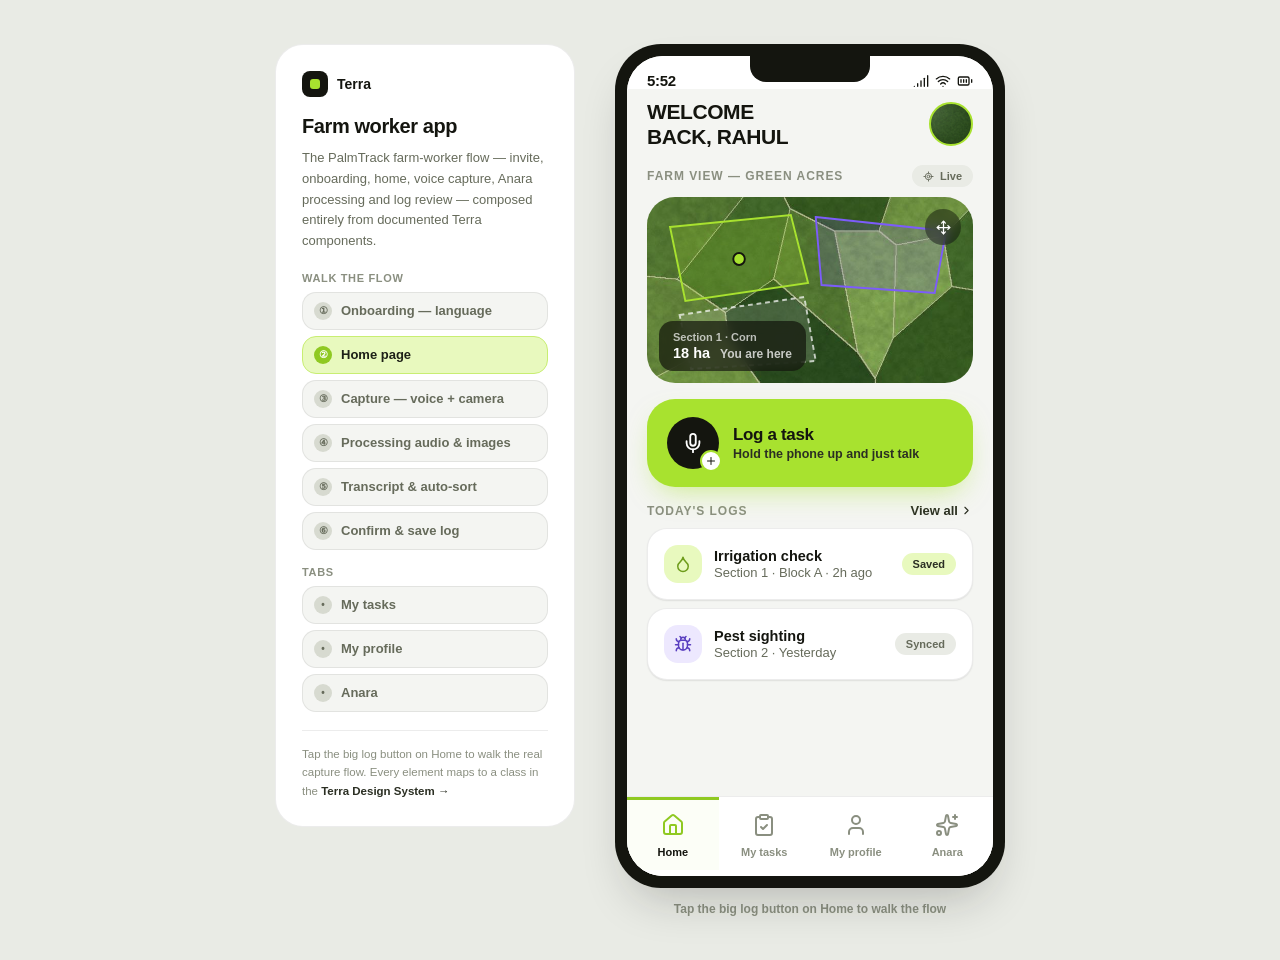
==== farm-app.html @ 0495d7b0 "Restore Terra and the farm app from the published artifacts The container was reclaimed and the repo" ====
<!DOCTYPE html>
<html lang="en">
<head>
<meta charset="UTF-8">
<title>PalmTrack Farm App</title>
<meta name="viewport" content="width=device-width, initial-scale=1.0">
<meta name="description" content="The PalmTrack farm-worker app — onboarding, home, voice capture, Anara processing and log review — built entirely from the Terra design system.">
<link rel="stylesheet" href="design-system/tokens.css">
<link rel="stylesheet" href="design-system/textures.css">
<link rel="stylesheet" href="design-system/components.css">
<style>
  *,*::before,*::after{ box-sizing:border-box; }
  body{ margin:0; background:var(--bg-app); font-family:var(--font-sans); min-height:100vh; }

  /* @preview-shell-start — desktop preview chrome; build-mobile.js drops this */
  .stage{ display:flex; gap:40px; align-items:flex-start; max-width:1180px; margin:0 auto; padding:44px 24px; flex-wrap:wrap; justify-content:center; }

  /* ---- side panel (documentation rail, not part of the product) ---- */
  .panel{ width:300px; flex-shrink:0; background:var(--surface); border:1px solid var(--border-subtle); border-radius:var(--radius-xl); padding:26px; position:sticky; top:44px; }
  .panel .brand-row{ display:flex; align-items:center; gap:9px; margin-bottom:18px; }
  .panel .mark{ width:26px; height:26px; border-radius:8px; background:var(--ink-900); display:flex; align-items:center; justify-content:center; }
  .panel .mark span{ width:10px; height:10px; border-radius:3px; background:var(--accent); display:block; }
  .panel .brand-name{ font-weight:700; font-size:14px; }
  .panel h1{ font-size:20px; font-weight:700; letter-spacing:var(--tracking-tight); margin:0 0 10px; }
  .panel p.desc{ font-size:13px; color:var(--text-secondary); line-height:1.6; margin:0 0 20px; }
  .panel .group-label{ font-size:11px; font-weight:700; letter-spacing:.06em; text-transform:uppercase; color:var(--text-tertiary); margin:16px 0 8px; }
  .jump-btn{
    display:flex; align-items:center; gap:9px; width:100%; text-align:left; font-family:inherit;
    background:var(--surface-sunken); border:1px solid var(--border-subtle); border-radius:var(--radius-md);
    padding:9px 11px; font-size:13px; font-weight:700; color:var(--text-secondary); cursor:pointer; margin-bottom:6px;
    transition:background .12s, border-color .12s;
  }
  .jump-btn:hover{ border-color:var(--border-default); }
  .jump-btn.is-current{ background:var(--lime-100); border-color:var(--lime-300); color:var(--ink-800); }
  .jump-btn .num{ min-width:18px; height:18px; border-radius:50%; background:var(--neutral-200); color:var(--text-secondary); font-size:10px; font-weight:700; display:flex; align-items:center; justify-content:center; flex-shrink:0; }
  .jump-btn.is-current .num{ background:var(--accent-strong); color:var(--neutral-000); }
  .panel .foot-hint{ margin-top:18px; padding-top:14px; border-top:1px solid var(--border-subtle); font-size:11.5px; color:var(--text-tertiary); line-height:1.6; }
  .panel .foot-hint a{ color:var(--text-link); font-weight:700; text-decoration:none; }

  /* ---- phone frame ---- */
  .phone-wrap{ display:flex; flex-direction:column; align-items:center; gap:14px; }
  .phone-frame{ width:390px; height:844px; background:var(--ink-900); border-radius:46px; padding:12px; box-shadow:var(--shadow-lg); position:relative; }
  .phone-frame::before{ content:''; position:absolute; top:12px; left:50%; transform:translateX(-50%); width:120px; height:26px; background:var(--ink-900); border-radius:0 0 16px 16px; z-index:30; }
  .phone-screen{ width:100%; height:100%; background:var(--surface); border-radius:36px; overflow:hidden; position:relative; }
  .phone-caption{ font-size:12px; color:var(--text-tertiary); font-weight:600; }
  @media (max-width:900px){
    .panel{ position:static; width:100%; max-width:390px; }
    .phone-frame{ transform-origin:top center; }
  }
  /* @preview-shell-end */

  .screen{ position:absolute; inset:0; display:flex; flex-direction:column; background:var(--surface); opacity:0; pointer-events:none; }
  .screen.is-active{ opacity:1; pointer-events:auto; animation:terra-slide-in .26s var(--ease-standard); }
  @keyframes terra-slide-in{ from{ opacity:0; transform:translateX(20px); } to{ opacity:1; transform:translateX(0); } }

  .px{ padding-left:20px; padding-right:20px; }
  .scroll-body{ flex:1; overflow-y:auto; display:flex; flex-direction:column; gap:16px; }
  .scroll-body > *{ flex-shrink:0; }
  .sb-pad{ padding-top:16px; }

  /* ---- Onboarding ---- */
  #screen-onboarding .scroll-body{ background:var(--bg-canvas); padding-top:8px; padding-bottom:20px; }
  .ob-hero{ height:150px; border-radius:var(--radius-xl); background-image:var(--tex-corn-field); background-size:cover; background-position:center; position:relative; overflow:hidden; display:flex; align-items:flex-end; padding:16px; }
  .ob-hero::before{ content:''; position:absolute; inset:0; background:linear-gradient(180deg, rgba(10,14,6,.05), rgba(8,12,5,.62)); }
  .ob-hero .chip{ position:relative; z-index:1; }
  .ob-invite{ display:flex; align-items:center; gap:10px; background:var(--lime-50); border:1px solid var(--lime-300); border-radius:var(--radius-md); padding:11px 13px; font-size:12.5px; color:var(--ink-700); line-height:1.45; }
  .ob-invite svg{ color:var(--lime-700); flex-shrink:0; }
  .lang-list{ display:flex; flex-direction:column; gap:8px; }
  .lang-opt{
    display:flex; align-items:center; gap:12px; width:100%; font-family:inherit; cursor:pointer; text-align:left;
    background:var(--surface); border:1.5px solid var(--border-default); border-radius:var(--radius-md); padding:13px 15px;
    transition:border-color var(--duration-fast), background var(--duration-fast);
  }
  .lang-opt .lang-native{ font-size:15px; font-weight:700; color:var(--text-primary); }
  .lang-opt .lang-en{ font-size:12px; color:var(--text-secondary); margin-top:1px; }
  .lang-opt .lang-tick{ margin-left:auto; color:var(--accent-strong); opacity:0; flex-shrink:0; }
  .lang-opt.is-selected{ border-color:var(--accent); background:var(--lime-50); }
  .lang-opt.is-selected .lang-tick{ opacity:1; }
  .screen-footer{ flex-shrink:0; background:var(--surface); border-top:1px solid var(--border-subtle); padding:12px 20px; }

  /* ---- Home ---- */
  #screen-home .scroll-body{ background:var(--bg-canvas); padding-top:6px; padding-bottom:20px; }
  .farm-view{ position:relative; border-radius:var(--radius-xl); overflow:hidden; background-image:var(--tex-aerial-plots); background-size:cover; background-position:center; height:186px; }
  .farm-view .fv-overlay{ position:absolute; inset:0; width:100%; height:100%; }
  .farm-view .tag-float{ position:absolute; left:12px; bottom:12px; }
  .farm-view .fv-expand{ position:absolute; right:12px; top:12px; }
  .section-head{ display:flex; align-items:center; justify-content:space-between; }

  /* Big log task button — a voice button with a plus, per the flow map */
  .log-hot-btn{
    position:relative; width:100%; border:none; cursor:pointer; font-family:inherit;
    background:var(--accent); color:var(--text-on-lime); border-radius:var(--radius-xl);
    padding:18px 20px; display:flex; align-items:center; gap:14px; text-align:left;
    box-shadow:var(--shadow-lime); transition:transform var(--duration-fast) var(--ease-standard), background var(--duration-fast);
  }
  .log-hot-btn:active{ transform:scale(.985); }
  .log-hot-btn:hover{ background:var(--accent-strong); }
  .log-hot-btn .hot-mic{ width:52px; height:52px; border-radius:50%; background:var(--ink-900); color:var(--neutral-000); display:flex; align-items:center; justify-content:center; font-size:22px; flex-shrink:0; position:relative; }
  .log-hot-btn .hot-plus{ position:absolute; right:-3px; bottom:-3px; width:22px; height:22px; border-radius:50%; background:var(--neutral-000); color:var(--ink-900); border:2px solid var(--accent); display:flex; align-items:center; justify-content:center; font-size:12px; }
  .log-hot-btn .hot-title{ font-size:17px; font-weight:700; letter-spacing:var(--tracking-tight); }
  .log-hot-btn .hot-sub{ font-size:12.5px; font-weight:600; color:var(--ink-700); margin-top:2px; }

  /* ---- Capture ---- */
  #screen-capture{ background:var(--ink-900); }
  .cap-stage{ flex:1; display:flex; flex-direction:column; min-height:0; }
  .cap-view{ position:relative; flex:1; min-height:0; background-image:var(--tex-crop-closeup); background-size:cover; background-position:center; }
  .cap-topbar{ position:absolute; top:0; left:0; right:0; z-index:3; display:flex; align-items:center; justify-content:space-between; padding:14px 16px; }
  .cap-topbar .ct-title{ font-size:13px; font-weight:700; color:var(--neutral-000); background:rgba(0,0,0,.42); backdrop-filter:blur(6px); padding:6px 12px; border-radius:var(--radius-full); }
  .cap-shot-preview{ position:absolute; left:50%; bottom:52px; transform:translateX(-50%); width:132px; height:78px; border-radius:var(--radius-sm); border:2px solid rgba(255,255,255,.85); background-image:var(--tex-crop-closeup); background-size:cover; background-position:30% 60%; box-shadow:var(--shadow-md); opacity:0; transition:opacity var(--duration-base); }
  .cap-shot-preview.is-visible{ opacity:1; }
  .lens-toggle{ position:absolute; left:50%; bottom:12px; transform:translateX(-50%); z-index:3; background:rgba(0,0,0,.45); backdrop-filter:blur(6px); }
  .lens-toggle .pill-opt{ color:rgba(255,255,255,.72); white-space:nowrap; padding:8px 15px; }
  .lens-toggle .pill-opt.is-active{ background:var(--accent); color:var(--text-on-lime); }

  /* The record card is the .record-hero component, docked to the bottom of capture */
  .cap-record{ flex-shrink:0; padding:10px 12px 22px; }
  .cap-record .record-hero{ gap:9px; padding:16px var(--space-5) 14px; }
  .cap-record .rh-wave{ height:44px; }
  .rh-controls .ctl{ display:flex; flex-direction:column; align-items:center; gap:5px; }
  .rh-controls .ctl-label{ font-size:10.5px; font-weight:700; color:var(--ink-600); }
  .stop-square{ width:22px; height:22px; border-radius:5px; background:var(--neutral-000); }

  /* ---- Processing ---- */
  #screen-processing{ background:var(--bg-canvas); }
  .proc-wrap{ flex:1; display:flex; flex-direction:column; align-items:center; justify-content:center; gap:18px; padding:0 32px; text-align:center; }
  .proc-ring{ width:88px; height:88px; border-radius:50%; background:var(--lime-100); display:flex; align-items:center; justify-content:center; color:var(--lime-700); font-size:34px; position:relative; }
  .proc-ring::after{ content:''; position:absolute; inset:-6px; border-radius:50%; border:2.5px solid var(--accent); border-top-color:transparent; border-left-color:transparent; animation:terra-spin 1s linear infinite; }
  @keyframes terra-spin{ to{ transform:rotate(360deg); } }
  .proc-steps{ width:100%; display:flex; flex-direction:column; gap:8px; margin-top:6px; }
  .proc-step{ display:flex; align-items:center; gap:10px; background:var(--surface); border:1px solid var(--border-subtle); border-radius:var(--radius-md); padding:11px 14px; font-size:13px; font-weight:600; color:var(--text-tertiary); text-align:left; transition:color var(--duration-base), border-color var(--duration-base); }
  .proc-step .ps-dot{ width:18px; height:18px; border-radius:50%; background:var(--neutral-150); color:var(--neutral-000); display:flex; align-items:center; justify-content:center; font-size:10px; flex-shrink:0; transition:background var(--duration-base); }
  .proc-step.is-done{ color:var(--text-primary); border-color:var(--lime-300); }
  .proc-step.is-done .ps-dot{ background:var(--accent-strong); }

  /* ---- Review ---- */
  #screen-review .scroll-body{ background:var(--bg-canvas); padding-top:6px; padding-bottom:20px; }
  .rev-topbar{ display:flex; align-items:center; gap:12px; padding:6px 20px 12px; flex-shrink:0; }
  .rev-topbar .rt-title{ flex:1; font-size:16px; font-weight:700; }
  .transcript-head{ display:flex; align-items:center; gap:12px; margin-bottom:12px; }
  .voice-mini-wave{ display:flex; align-items:center; gap:2.5px; height:26px; flex:1; }
  .voice-mini-wave .b{ width:2.5px; border-radius:2px; background:var(--neutral-300); }
  .voice-mini-wave .b.hi{ background:var(--lime-600); }
  .transcript-block{ background:var(--surface-sunken); border-radius:var(--radius-md); padding:13px; }
  .transcript-block blockquote{ font-size:13.5px; color:var(--ink-700); line-height:1.6; font-style:italic; margin:6px 0 0; }
  .photos-row{ display:flex; align-items:center; gap:8px; margin-top:12px; }
  .thumb-add{ width:60px; height:60px; border-radius:var(--radius-md); flex-shrink:0; background:var(--surface-sunken); border:1.5px dashed var(--border-default); color:var(--text-secondary); display:flex; align-items:center; justify-content:center; font-size:18px; cursor:pointer; font-family:inherit; }
  .thumb-add:hover{ border-color:var(--accent); color:var(--lime-700); }
  .sorted-row{ display:flex; align-items:center; gap:12px; padding:13px 0; border-bottom:1px solid var(--border-subtle); }
  .sorted-row:last-child{ border-bottom:none; }
  .sorted-thumb{ width:46px; height:46px; border-radius:var(--radius-md); flex-shrink:0; background-size:cover; background-position:center; position:relative; overflow:hidden; }
  .sorted-thumb .pin{ position:absolute; top:50%; left:50%; transform:translate(-50%,-58%); color:var(--red-500); font-size:17px; filter:drop-shadow(0 1px 2px rgba(0,0,0,.35)); }
  .sorted-tile{ width:46px; height:46px; border-radius:var(--radius-md); flex-shrink:0; background:var(--lime-100); color:var(--lime-700); display:flex; align-items:center; justify-content:center; font-size:19px; }
  .anara-note{ display:flex; align-items:center; gap:8px; font-size:11.5px; color:var(--text-tertiary); margin-top:2px; }
  .anara-note svg{ color:var(--lime-600); }

  /* ---- Saved ---- */
  #screen-saved .scroll-body{ background:var(--surface); padding-top:10px; padding-bottom:24px; }
  .routed-list{ background:var(--surface-sunken); border-radius:var(--radius-lg); padding:2px 14px; margin-top:20px; }
  .routed-list .list-row{ padding:14px 0; border-bottom:1px solid var(--border-subtle); }
  .routed-list .list-row:last-child{ border-bottom:none; }
  .saved-btns{ margin-top:auto; display:flex; flex-direction:column; gap:6px; padding-top:20px; }

  /* ---- Tasks / Profile / Anara ---- */
  #screen-tasks .scroll-body,
  #screen-profile .scroll-body,
  #screen-anara .scroll-body{ background:var(--bg-canvas); padding-top:6px; padding-bottom:20px; }
  .task-row{ display:flex; align-items:flex-start; gap:12px; }
  .task-row .tr-info{ flex:1; min-width:0; }
  .task-row .tr-title{ font-size:14px; font-weight:700; color:var(--text-primary); }
  .task-row .tr-meta{ font-size:12px; color:var(--text-secondary); margin-top:3px; }
  .profile-hero{ display:flex; align-items:center; gap:14px; }
  .profile-hero .ph-name{ font-size:19px; font-weight:700; letter-spacing:var(--tracking-tight); }
  .profile-hero .ph-role{ font-size:12.5px; color:var(--text-secondary); margin-top:2px; }
  .stat-grid{ display:grid; grid-template-columns:repeat(3,1fr); gap:8px; }
  .stat-cell{ background:var(--surface-sunken); border-radius:var(--radius-md); padding:13px 10px; text-align:center; }
  .stat-cell .sc-val{ font-size:21px; font-weight:700; letter-spacing:var(--tracking-tight); }
  .stat-cell .sc-label{ font-size:10.5px; font-weight:700; color:var(--text-tertiary); text-transform:uppercase; letter-spacing:.04em; margin-top:3px; }
  .anara-hero{ position:relative; border-radius:var(--radius-xl); overflow:hidden; padding:22px 20px; background:linear-gradient(165deg, var(--lime-50) 0%, var(--lime-300) 100%); }
  .anara-hero::after{ content:''; position:absolute; inset:0; opacity:.28; pointer-events:none; background-image:var(--tex-topo); background-size:cover; background-position:20% 30%; }
  .anara-hero > *{ position:relative; z-index:1; }
  .anara-hero .ah-title{ font-size:22px; font-weight:700; letter-spacing:var(--tracking-tight); margin-top:12px; }
  .anara-hero .ah-sub{ font-size:13px; color:var(--ink-600); line-height:1.55; margin-top:6px; }
  .cap-list .list-row{ padding:13px 0; border-bottom:1px solid var(--border-subtle); }
  .cap-list .list-row:last-child{ border-bottom:none; }

  /* Tab bar sits on the surface, above the home indicator */
  .tabbar{ flex-shrink:0; background:var(--surface); border-top:1px solid var(--border-subtle); padding-bottom:6px; }

</style>
</head>

<body class="terra">

<div class="stage">
  <div class="panel">
    <div class="brand-row"><div class="mark"><span></span></div><div class="brand-name">Terra</div></div>
    <h1>Farm worker app</h1>
    <p class="desc">The PalmTrack farm-worker flow — invite, onboarding, home, voice capture, Anara processing and log review — composed entirely from documented Terra components.</p>

    <div class="group-label">Walk the flow</div>
    <button class="jump-btn" data-jump="onboarding"><span class="num">①</span> Onboarding — language</button>
    <button class="jump-btn" data-jump="home"><span class="num">②</span> Home page</button>
    <button class="jump-btn" data-jump="capture"><span class="num">③</span> Capture — voice + camera</button>
    <button class="jump-btn" data-jump="processing"><span class="num">④</span> Processing audio &amp; images</button>
    <button class="jump-btn" data-jump="review"><span class="num">⑤</span> Transcript &amp; auto-sort</button>
    <button class="jump-btn" data-jump="saved"><span class="num">⑥</span> Confirm &amp; save log</button>

    <div class="group-label">Tabs</div>
    <button class="jump-btn" data-jump="tasks"><span class="num">•</span> My tasks</button>
    <button class="jump-btn" data-jump="profile"><span class="num">•</span> My profile</button>
    <button class="jump-btn" data-jump="anara"><span class="num">•</span> Anara</button>

    <div class="foot-hint">Tap the big log button on Home to walk the real capture flow. Every element maps to a class in the <a href="design-system/index.html">Terra Design System →</a></div>
  </div>

  <div class="phone-wrap">
    <div class="phone-frame">
      <div class="phone-screen" id="app">

        <!-- ============================================================
             ① ONBOARDING — opened from the manager's WhatsApp invite
             ============================================================ -->
        <section class="screen" id="screen-onboarding">
          <div class="status-bar px" style="padding-top:16px;"><span class="t-mono-stat" id="time-onboarding">9:41</span><span class="sb-icons"><svg class="icon"><use href="#i-signal"/></svg><svg class="icon"><use href="#i-wifi"/></svg><svg class="icon"><use href="#i-battery-full"/></svg></span></div>

          <div class="scroll-body px sb-pad">
            <div class="ob-hero">
              <span class="chip chip-lime"><svg class="icon"><use href="#i-sprout"/></svg> PalmTrack</span>
            </div>

            <div>
              <div class="t-h2">Welcome, Rahul</div>
              <p class="t-body" style="margin:6px 0 0;">Ramesh K. invited you to log work for <strong style="color:var(--text-primary);">Green Acres Estate</strong>.</p>
            </div>

            <div class="ob-invite">
              <svg class="icon" style="font-size:17px;"><use href="#i-check"/></svg>
              <span>Invite verified from <strong>+91 98765 43210</strong>. Your manager already added your name and number.</span>
            </div>

            <div>
              <div class="t-label" style="margin-bottom:10px;">Choose your language</div>
              <div class="lang-list" id="lang-list">
                <button class="lang-opt is-selected" data-lang="en">
                  <div><div class="lang-native">English</div><div class="lang-en">English</div></div>
                  <svg class="icon lang-tick"><use href="#i-check"/></svg>
                </button>
                <button class="lang-opt" data-lang="hi">
                  <div><div class="lang-native">हिन्दी</div><div class="lang-en">Hindi</div></div>
                  <svg class="icon lang-tick"><use href="#i-check"/></svg>
                </button>
                <button class="lang-opt" data-lang="ta">
                  <div><div class="lang-native">தமிழ்</div><div class="lang-en">Tamil</div></div>
                  <svg class="icon lang-tick"><use href="#i-check"/></svg>
                </button>
                <button class="lang-opt" data-lang="ml">
                  <div><div class="lang-native">മലയാളം</div><div class="lang-en">Malayalam</div></div>
                  <svg class="icon lang-tick"><use href="#i-check"/></svg>
                </button>
              </div>
            </div>

            <p class="t-caption" style="margin:0;">Anara will listen and reply in the language you pick. You can change it later in My profile.</p>
          </div>

          <div class="screen-footer">
            <button class="btn btn-dark btn-block" data-go="home">Continue</button>
          </div>
        </section>

        <!-- ============================================================
             ② HOME — welcome, farm view, big log task button
             ============================================================ -->
        <section class="screen is-active" id="screen-home">
          <div class="status-bar px" style="padding-top:16px;"><span class="t-mono-stat" id="time-home">9:41</span><span class="sb-icons"><svg class="icon"><use href="#i-signal"/></svg><svg class="icon"><use href="#i-wifi"/></svg><svg class="icon"><use href="#i-battery-full"/></svg></span></div>

          <div class="scroll-body px">
            <div class="welcome-header" style="margin-top:4px;">
              <div class="greet">Welcome<br>back, Rahul</div>
              <div class="avatar" style="background-image:var(--tex-crop-closeup);"></div>
            </div>

            <!-- Farm view: a visual representation of the farm -->
            <div>
              <div class="section-head" style="margin-bottom:10px;">
                <div class="t-label">Farm view — Green Acres</div>
                <span class="chip"><svg class="icon"><use href="#i-locate-fixed"/></svg> Live</span>
              </div>
              <div class="farm-view">
                <svg class="fv-overlay" viewBox="0 0 340 186" preserveAspectRatio="none" aria-hidden="true">
                  <polygon points="24,30 150,18 168,86 40,104" fill="rgba(168,226,47,.20)" stroke="#A8E22F" stroke-width="2"/>
                  <polygon points="176,20 312,34 300,96 182,88" fill="rgba(124,92,250,.16)" stroke="#7C5CFA" stroke-width="2"/>
                  <polygon points="34,118 164,100 176,164 46,172" fill="rgba(255,255,255,.14)" stroke="rgba(255,255,255,.7)" stroke-width="2" stroke-dasharray="5 4"/>
                  <circle cx="96" cy="62" r="6" fill="#A8E22F" stroke="#14150F" stroke-width="2"/>
                </svg>
                <button class="btn-icon btn-icon-glass btn-icon-sm fv-expand" aria-label="Expand farm map"><svg class="icon"><use href="#i-move"/></svg></button>
                <div class="tag-float">
                  <div class="tag-label">Section 1 · Corn</div>
                  <div class="tag-values">18 ha <span class="sub">You are here</span></div>
                </div>
              </div>
            </div>

            <!-- Big log task button — voice button with a plus -->
            <button class="log-hot-btn" data-go="capture">
              <span class="hot-mic">
                <svg class="icon"><use href="#i-mic"/></svg>
                <span class="hot-plus"><svg class="icon"><use href="#i-plus"/></svg></span>
              </span>
              <span>
                <span class="hot-title">Log a task</span>
                <span class="hot-sub" style="display:block;">Hold the phone up and just talk</span>
              </span>
            </button>

            <!-- Today's logs -->
            <div>
              <div class="section-head" style="margin-bottom:10px;">
                <div class="t-label">Today's logs</div>
                <button class="lr-action" data-tab="tasks">View all <svg class="icon"><use href="#i-chevron-right"/></svg></button>
              </div>
              <div class="card card-pad-sm list-row" style="margin-bottom:8px;">
                <div class="lr-tile" style="background:var(--lime-100); color:var(--lime-700);"><svg class="icon"><use href="#i-droplet"/></svg></div>
                <div class="lr-info">
                  <div class="lr-value">Irrigation check</div>
                  <div class="lr-sub">Section 1 · Block A · 2h ago</div>
                </div>
                <span class="chip chip-lime">Saved</span>
              </div>
              <div class="card card-pad-sm list-row">
                <div class="lr-tile" style="background:var(--violet-100); color:var(--violet-700);"><svg class="icon"><use href="#i-bug"/></svg></div>
                <div class="lr-info">
                  <div class="lr-value">Pest sighting</div>
                  <div class="lr-sub">Section 2 · Yesterday</div>
                </div>
                <span class="chip">Synced</span>
              </div>
            </div>
          </div>

          <nav class="tabbar" data-tabbar></nav>
        </section>

        <!-- ============================================================
             ③ CAPTURE — voice recorder with camera + video below stop
             ============================================================ -->
        <section class="screen" id="screen-capture">
          <div class="status-bar px on-dark" style="padding-top:16px;"><span class="t-mono-stat" id="time-capture">9:41</span><span class="sb-icons"><svg class="icon"><use href="#i-signal"/></svg><svg class="icon"><use href="#i-wifi"/></svg><svg class="icon"><use href="#i-battery-full"/></svg></span></div>

          <div class="cap-stage">
            <div class="cap-view">
              <div class="cap-topbar">
                <button class="btn-icon btn-icon-glass btn-icon-sm" data-go="home" aria-label="Cancel log"><svg class="icon"><use href="#i-x"/></svg></button>
                <span class="ct-title">New log</span>
                <button class="btn-icon btn-icon-glass btn-icon-sm" aria-label="Switch camera"><svg class="icon"><use href="#i-rotate-ccw"/></svg></button>
              </div>

              <div class="cap-shot-preview" id="shot-preview"></div>

              <div class="pill-group lens-toggle">
                <button class="pill-opt is-active" data-lens>Dual lens</button>
                <button class="pill-opt" data-lens>Single lens</button>
              </div>
            </div>

            <!-- .record-hero from the component library -->
            <div class="cap-record">
              <div class="record-hero">
                <div class="rh-badge"><span class="rec-dot"></span> Recording</div>
                <div class="rh-wave" id="cap-wave"></div>
                <div class="rh-timer" id="cap-timer">0:12</div>

                <div class="rh-controls">
                  <!-- camera + video sit either side of the stop-voice button -->
                  <div class="ctl">
                    <button class="btn-icon btn-icon-white" id="btn-photo" aria-label="Take photo"><svg class="icon"><use href="#i-camera"/></svg></button>
                    <span class="ctl-label">Photo</span>
                  </div>
                  <div class="ctl">
                    <button class="btn-icon btn-icon-dark btn-icon-lg" id="btn-stop" aria-label="Stop recording"><span class="stop-square"></span></button>
                    <span class="ctl-label">Stop</span>
                  </div>
                  <div class="ctl">
                    <button class="btn-icon btn-icon-white" id="btn-video" aria-label="Record video"><svg class="icon"><use href="#i-images"/></svg></button>
                    <span class="ctl-label">Video</span>
                  </div>
                </div>

                <div class="rh-hint">Speak naturally — tap stop when you're done</div>
                <div class="thumbs-row" id="cap-thumbs" style="justify-content:center;">
                  <span class="thumbs-empty"><svg class="icon"><use href="#i-image"/></svg> No photos yet</span>
                </div>
              </div>
            </div>
          </div>
        </section>

        <!-- ============================================================
             ④ PROCESSING — Anara processes the audio and images
             ============================================================ -->
        <section class="screen" id="screen-processing">
          <div class="status-bar px" style="padding-top:16px;"><span class="t-mono-stat" id="time-processing">9:41</span><span class="sb-icons"><svg class="icon"><use href="#i-signal"/></svg><svg class="icon"><use href="#i-wifi"/></svg><svg class="icon"><use href="#i-battery-full"/></svg></span></div>

          <div class="proc-wrap">
            <div class="proc-ring"><svg class="icon"><use href="#i-sparkles"/></svg></div>
            <div>
              <div class="t-h3">Anara is listening</div>
              <p class="t-body" style="margin:6px 0 0;">Processing your voice note and photos.</p>
            </div>
            <div class="proc-steps">
              <div class="proc-step" data-step="1"><span class="ps-dot"><svg class="icon"><use href="#i-check"/></svg></span> Transcribing the voice note</div>
              <div class="proc-step" data-step="2"><span class="ps-dot"><svg class="icon"><use href="#i-check"/></svg></span> Reading the photos</div>
              <div class="proc-step" data-step="3"><span class="ps-dot"><svg class="icon"><use href="#i-check"/></svg></span> Sorting location, tree and category</div>
            </div>
          </div>
        </section>

        <!-- ============================================================
             ⑤ REVIEW — transcript on top, thumbnails, auto-sorted fields
             ============================================================ -->
        <section class="screen" id="screen-review">
          <div class="status-bar px" style="padding-top:16px;"><span class="t-mono-stat" id="time-review">9:41</span><span class="sb-icons"><svg class="icon"><use href="#i-signal"/></svg><svg class="icon"><use href="#i-wifi"/></svg><svg class="icon"><use href="#i-battery-full"/></svg></span></div>

          <div class="rev-topbar">
            <button class="btn-icon btn-icon-neutral btn-icon-sm" data-go="capture" aria-label="Back to capture"><svg class="icon"><use href="#i-arrow-left"/></svg></button>
            <span class="rt-title">Review log</span>
            <span class="chip chip-lime"><svg class="icon"><use href="#i-sparkles"/></svg> Anara</span>
          </div>

          <div class="scroll-body px">
            <!-- Transcribed voice-to-text, with a speaker to listen back -->
            <div class="card card-pad">
              <div class="transcript-head">
                <button class="btn-icon btn-icon-lime btn-icon-sm" id="btn-listen" aria-label="Listen to the recording"><svg class="icon"><use href="#i-volume-2"/></svg></button>
                <div class="voice-mini-wave" id="rev-wave"></div>
                <span class="t-caption t-mono-stat">0:42</span>
              </div>
              <div class="transcript-block">
                <div class="t-eyebrow">Transcript · English</div>
                <blockquote>“Finished spraying block A this morning. The leaves on the third row look a bit yellow near the tips, so I took two photos. Soil is still damp from yesterday's rain, no watering needed today.”</blockquote>
              </div>

              <!-- Images pulled in automatically as small thumbnails, with a plus -->
              <div class="t-label" style="margin-top:16px;">Photos from this log</div>
              <div class="photos-row">
                <div class="thumb" style="background-image:var(--tex-crop-closeup); background-size:cover;"><button class="thumb-rm" aria-label="Remove photo"><svg class="icon"><use href="#i-x"/></svg></button></div>
                <div class="thumb" style="background-image:var(--tex-corn-field); background-size:cover;"><button class="thumb-rm" aria-label="Remove photo"><svg class="icon"><use href="#i-x"/></svg></button></div>
                <button class="thumb-add" id="btn-add-photo" aria-label="Add more photos"><svg class="icon"><use href="#i-plus"/></svg></button>
                <span class="thumbs-count">2 photos</span>
              </div>
            </div>

            <!-- Auto-sorted by Anara: location, tree, category of work -->
            <div class="card card-pad">
              <div class="t-label" style="margin-bottom:2px;">Sorted automatically</div>

              <div class="sorted-row">
                <div class="sorted-thumb" style="background-image:var(--tex-aerial-plots);"><span class="pin"><svg class="icon filled"><use href="#i-map-pin"/></svg></span></div>
                <div class="lr-info">
                  <div class="lr-label">Location</div>
                  <div class="lr-value">Section 1 · Block A</div>
                  <div class="anara-note"><svg class="icon"><use href="#i-locate-fixed"/></svg> Matched from GPS · ±4 m</div>
                </div>
                <button class="lr-action">Edit</button>
              </div>

              <div class="sorted-row">
                <div class="sorted-tile"><svg class="icon"><use href="#i-sprout"/></svg></div>
                <div class="lr-info">
                  <div class="lr-label">Tree / crop</div>
                  <div class="lr-value">Corn · Row 3</div>
                  <div class="anara-note"><svg class="icon"><use href="#i-sparkles"/></svg> Recognised from your photos</div>
                </div>
                <button class="lr-action">Edit</button>
              </div>

              <div class="sorted-row">
                <div class="sorted-tile" style="background:var(--violet-100); color:var(--violet-700);"><svg class="icon"><use href="#i-droplet"/></svg></div>
                <div class="lr-info">
                  <div class="lr-label">Category of work</div>
                  <div class="lr-value">Spraying · Leaf inspection</div>
                  <div class="anara-note"><svg class="icon"><use href="#i-sparkles"/></svg> Identified from voice and image</div>
                </div>
                <button class="lr-action">Edit</button>
              </div>
            </div>

            <div class="note-row">
              <svg class="icon"><use href="#i-notebook-pen"/></svg>
              <input type="text" placeholder="Add a note for your manager (optional)">
            </div>
          </div>

          <div class="screen-footer">
            <button class="btn btn-lime btn-block" data-go="saved"><svg class="icon"><use href="#i-check"/></svg> Confirm &amp; save log</button>
          </div>
        </section>

        <!-- ============================================================
             ⑥ SAVED
             ============================================================ -->
        <section class="screen" id="screen-saved">
          <div class="status-bar px" style="padding-top:16px;"><span class="t-mono-stat" id="time-saved">9:41</span><span class="sb-icons"><svg class="icon"><use href="#i-signal"/></svg><svg class="icon"><use href="#i-wifi"/></svg><svg class="icon"><use href="#i-battery-full"/></svg></span></div>

          <div class="scroll-body px">
            <div class="success-ring"><span class="success-disc"><svg class="icon"><use href="#i-check"/></svg></span></div>
            <div style="text-align:center;">
              <div class="t-h2">Log saved</div>
              <p class="t-body" style="margin:8px 0 0;">Anara filed it for you. Your manager can see it now.</p>
            </div>

            <div class="routed-list">
              <div class="list-row">
                <div class="lr-tile" style="background:var(--lime-100); color:var(--lime-700);"><svg class="icon"><use href="#i-map-pin"/></svg></div>
                <div class="lr-info"><div class="lr-label">Filed under</div><div class="lr-value">Section 1 · Block A</div></div>
              </div>
              <div class="list-row">
                <div class="lr-tile" style="background:var(--lime-100); color:var(--lime-700);"><svg class="icon"><use href="#i-sprout"/></svg></div>
                <div class="lr-info"><div class="lr-label">Crop</div><div class="lr-value">Corn · Row 3</div></div>
              </div>
              <div class="list-row">
                <div class="lr-tile" style="background:var(--lime-100); color:var(--lime-700);"><svg class="icon"><use href="#i-clipboard-check"/></svg></div>
                <div class="lr-info"><div class="lr-label">Category</div><div class="lr-value">Spraying · Leaf inspection</div></div>
              </div>
            </div>

            <div class="saved-btns">
              <button class="btn btn-dark btn-block" data-go="capture">Log another task</button>
              <button class="btn btn-ghost btn-block" data-go="home">Back to home</button>
            </div>
          </div>
        </section>

        <!-- ============================================================
             TAB — MY TASKS
             ============================================================ -->
        <section class="screen" id="screen-tasks">
          <div class="status-bar px" style="padding-top:16px;"><span class="t-mono-stat" id="time-tasks">9:41</span><span class="sb-icons"><svg class="icon"><use href="#i-signal"/></svg><svg class="icon"><use href="#i-wifi"/></svg><svg class="icon"><use href="#i-battery-full"/></svg></span></div>

          <div class="scroll-body px">
            <div class="t-h2" style="margin-top:4px;">My tasks</div>

            <div class="pill-group pill-block">
              <button class="pill-opt is-active">Today</button>
              <button class="pill-opt">This week</button>
              <button class="pill-opt">All</button>
            </div>

            <div class="t-label">Assigned to you</div>
            <div class="card card-pad-sm task-row" style="margin-bottom:8px;">
              <div class="lr-tile" style="background:var(--violet-100); color:var(--violet-700);"><svg class="icon"><use href="#i-bug"/></svg></div>
              <div class="tr-info">
                <div class="tr-title">Pest inspection — Section 2</div>
                <div class="tr-meta">Due today · Block C</div>
              </div>
              <span class="chip">Pending</span>
            </div>
            <div class="card card-pad-sm task-row">
              <div class="lr-tile" style="background:var(--lime-100); color:var(--lime-700);"><svg class="icon"><use href="#i-droplet"/></svg></div>
              <div class="tr-info">
                <div class="tr-title">Irrigation check — Section 3</div>
                <div class="tr-meta">Due tomorrow · Block B</div>
              </div>
              <span class="chip">Pending</span>
            </div>

            <div class="t-label" style="margin-top:6px;">Logged by you</div>
            <div class="card card-pad-sm task-row" style="margin-bottom:8px;">
              <div class="lr-tile" style="background:var(--lime-100); color:var(--lime-700);"><svg class="icon"><use href="#i-check"/></svg></div>
              <div class="tr-info">
                <div class="tr-title">Spraying · Leaf inspection</div>
                <div class="tr-meta">Section 1 · Block A · 9:41 AM</div>
              </div>
              <span class="chip chip-lime">Saved</span>
            </div>
            <div class="card card-pad-sm task-row" style="margin-bottom:8px;">
              <div class="lr-tile" style="background:var(--lime-100); color:var(--lime-700);"><svg class="icon"><use href="#i-check"/></svg></div>
              <div class="tr-info">
                <div class="tr-title">Fertiliser application</div>
                <div class="tr-meta">Section 3 · Block B · Yesterday</div>
              </div>
              <span class="chip chip-lime">Saved</span>
            </div>
            <div class="card card-pad-sm task-row">
              <div class="lr-tile" style="background:var(--lime-100); color:var(--lime-700);"><svg class="icon"><use href="#i-check"/></svg></div>
              <div class="tr-info">
                <div class="tr-title">Soil moisture reading</div>
                <div class="tr-meta">Section 1 · Block A · Yesterday</div>
              </div>
              <span class="chip chip-lime">Saved</span>
            </div>
          </div>

          <nav class="tabbar" data-tabbar></nav>
        </section>

        <!-- ============================================================
             TAB — MY PROFILE
             ============================================================ -->
        <section class="screen" id="screen-profile">
          <div class="status-bar px" style="padding-top:16px;"><span class="t-mono-stat" id="time-profile">9:41</span><span class="sb-icons"><svg class="icon"><use href="#i-signal"/></svg><svg class="icon"><use href="#i-wifi"/></svg><svg class="icon"><use href="#i-battery-full"/></svg></span></div>

          <div class="scroll-body px">
            <div class="t-h2" style="margin-top:4px;">My profile</div>

            <div class="card card-pad profile-hero">
              <div class="avatar" style="width:58px;height:58px;background-image:var(--tex-crop-closeup);"></div>
              <div>
                <div class="ph-name">Rahul Kumar</div>
                <div class="ph-role">Farm worker · Green Acres Estate</div>
              </div>
            </div>

            <div class="card card-pad">
              <div class="t-label" style="margin-bottom:12px;">This month</div>
              <div class="stat-grid">
                <div class="stat-cell"><div class="sc-val t-mono-stat">47</div><div class="sc-label">Logs</div></div>
                <div class="stat-cell"><div class="sc-val t-mono-stat">23</div><div class="sc-label">Tasks</div></div>
                <div class="stat-cell"><div class="sc-val t-mono-stat">3</div><div class="sc-label">Sections</div></div>
              </div>
            </div>

            <div class="card card-pad cap-list">
              <div class="t-label" style="margin-bottom:2px;">Account</div>
              <div class="list-row">
                <div class="lr-info"><div class="lr-label">Phone</div><div class="lr-value">+91 98765 43210</div></div>
              </div>
              <div class="list-row">
                <div class="lr-info"><div class="lr-label">Language</div><div class="lr-value" id="profile-lang">English</div></div>
                <button class="lr-action" data-go="onboarding">Change</button>
              </div>
              <div class="list-row">
                <div class="lr-info"><div class="lr-label">Manager</div><div class="lr-value">Ramesh K.</div></div>
              </div>
              <div class="list-row">
                <div class="lr-info"><div class="lr-label">Assigned sections</div><div class="lr-value">Section 1, 2, 3</div></div>
              </div>
            </div>

            <button class="btn btn-white btn-block">Sign out</button>
          </div>

          <nav class="tabbar" data-tabbar></nav>
        </section>

        <!-- ============================================================
             TAB — ANARA
             ============================================================ -->
        <section class="screen" id="screen-anara">
          <div class="status-bar px" style="padding-top:16px;"><span class="t-mono-stat" id="time-anara">9:41</span><span class="sb-icons"><svg class="icon"><use href="#i-signal"/></svg><svg class="icon"><use href="#i-wifi"/></svg><svg class="icon"><use href="#i-battery-full"/></svg></span></div>

          <div class="scroll-body px">
            <div class="anara-hero">
              <span class="chip"><svg class="icon"><use href="#i-sparkles"/></svg> Always on</span>
              <div class="ah-title">Anara</div>
              <div class="ah-sub">Talk, snap a photo, and Anara does the paperwork — transcribing, sorting and filing every log for you.</div>
            </div>

            <div class="card card-pad cap-list">
              <div class="t-label" style="margin-bottom:2px;">What Anara does for each log</div>
              <div class="list-row">
                <div class="lr-tile" style="background:var(--lime-100); color:var(--lime-700);"><svg class="icon"><use href="#i-mic"/></svg></div>
                <div class="lr-info"><div class="lr-value">Transcribes your voice</div><div class="lr-sub">In your chosen language, word for word</div></div>
              </div>
              <div class="list-row">
                <div class="lr-tile" style="background:var(--lime-100); color:var(--lime-700);"><svg class="icon"><use href="#i-image"/></svg></div>
                <div class="lr-info"><div class="lr-value">Reads your photos</div><div class="lr-sub">Spots the crop, the row and the problem</div></div>
              </div>
              <div class="list-row">
                <div class="lr-tile" style="background:var(--lime-100); color:var(--lime-700);"><svg class="icon"><use href="#i-map-pin"/></svg></div>
                <div class="lr-info"><div class="lr-value">Sorts the location</div><div class="lr-sub">Matches GPS to the right section and block</div></div>
              </div>
              <div class="list-row">
                <div class="lr-tile" style="background:var(--lime-100); color:var(--lime-700);"><svg class="icon"><use href="#i-clipboard-check"/></svg></div>
                <div class="lr-info"><div class="lr-value">Picks the category</div><div class="lr-sub">Identified from your voice and images together</div></div>
              </div>
            </div>

            <div class="state-panel">
              <span class="sp-icon"><svg class="icon"><use href="#i-info"/></svg></span>
              <div class="sp-title">You always get the last word</div>
              <div class="sp-desc">Every field Anara fills in is editable on the review screen before you save.</div>
              <button class="btn btn-lime btn-sm" data-go="capture">Start a log</button>
            </div>
          </div>

          <nav class="tabbar" data-tabbar></nav>
        </section>
        <!-- @app-end -->

      </div>
    </div>
    <div class="phone-caption">Tap the big log button on Home to walk the flow</div>
  </div>
</div>

<svg xmlns="http://www.w3.org/2000/svg" style="display:none" aria-hidden="true">
<symbol id="i-arrow-left" viewBox="0 0 24 24"><path d="m12 19-7-7 7-7" /> <path d="M19 12H5" /></symbol>
<symbol id="i-battery-full" viewBox="0 0 24 24"><path d="M10 10v4" /> <path d="M14 10v4" /> <path d="M22 14v-4" /> <path d="M6 10v4" /> <rect x="2" y="6" width="16" height="12" rx="2" /></symbol>
<symbol id="i-bug" viewBox="0 0 24 24"><path d="M12 20v-9" /> <path d="M14 7a4 4 0 0 1 4 4v3a6 6 0 0 1-12 0v-3a4 4 0 0 1 4-4z" /> <path d="M14.12 3.88 16 2" /> <path d="M21 21a4 4 0 0 0-3.81-4" /> <path d="M21 5a4 4 0 0 1-3.55 3.97" /> <path d="M22 13h-4" /> <path d="M3 21a4 4 0 0 1 3.81-4" /> <path d="M3 5a4 4 0 0 0 3.55 3.97" /> <path d="M6 13H2" /> <path d="m8 2 1.88 1.88" /> <path d="M9 7.13V6a3 3 0 1 1 6 0v1.13" /></symbol>
<symbol id="i-camera" viewBox="0 0 24 24"><path d="M13.997 4a2 2 0 0 1 1.76 1.05l.486.9A2 2 0 0 0 18.003 7H20a2 2 0 0 1 2 2v9a2 2 0 0 1-2 2H4a2 2 0 0 1-2-2V9a2 2 0 0 1 2-2h1.997a2 2 0 0 0 1.759-1.048l.489-.904A2 2 0 0 1 10.004 4z" /> <circle cx="12" cy="13" r="3" /></symbol>
<symbol id="i-check" viewBox="0 0 24 24"><path d="M20 6 9 17l-5-5" /></symbol>
<symbol id="i-chevron-right" viewBox="0 0 24 24"><path d="m9 18 6-6-6-6" /></symbol>
<symbol id="i-clipboard-check" viewBox="0 0 24 24"><rect width="8" height="4" x="8" y="2" rx="1" ry="1" /> <path d="M16 4h2a2 2 0 0 1 2 2v14a2 2 0 0 1-2 2H6a2 2 0 0 1-2-2V6a2 2 0 0 1 2-2h2" /> <path d="m9 14 2 2 4-4" /></symbol>
<symbol id="i-droplet" viewBox="0 0 24 24"><path d="M12 22a7 7 0 0 0 7-7c0-2-1-3.9-3-5.5s-3.5-4-4-6.5c-.5 2.5-2 4.9-4 6.5C6 11.1 5 13 5 15a7 7 0 0 0 7 7z" /></symbol>
<symbol id="i-house" viewBox="0 0 24 24"><path d="M15 21v-8a1 1 0 0 0-1-1h-4a1 1 0 0 0-1 1v8" /> <path d="M3 10a2 2 0 0 1 .709-1.528l7-6a2 2 0 0 1 2.582 0l7 6A2 2 0 0 1 21 10v9a2 2 0 0 1-2 2H5a2 2 0 0 1-2-2z" /></symbol>
<symbol id="i-image" viewBox="0 0 24 24"><rect width="18" height="18" x="3" y="3" rx="2" ry="2" /> <circle cx="9" cy="9" r="2" /> <path d="m21 15-3.086-3.086a2 2 0 0 0-2.828 0L6 21" /></symbol>
<symbol id="i-images" viewBox="0 0 24 24"><path d="m22 11-1.296-1.296a2.4 2.4 0 0 0-3.408 0L11 16" /> <path d="M4 8a2 2 0 0 0-2 2v10a2 2 0 0 0 2 2h10a2 2 0 0 0 2-2" /> <circle cx="13" cy="7" r="1" fill="currentColor" /> <rect x="8" y="2" width="14" height="14" rx="2" /></symbol>
<symbol id="i-info" viewBox="0 0 24 24"><circle cx="12" cy="12" r="10" /> <path d="M12 16v-4" /> <path d="M12 8h.01" /></symbol>
<symbol id="i-locate-fixed" viewBox="0 0 24 24"><line x1="2" x2="5" y1="12" y2="12" /> <line x1="19" x2="22" y1="12" y2="12" /> <line x1="12" x2="12" y1="2" y2="5" /> <line x1="12" x2="12" y1="19" y2="22" /> <circle cx="12" cy="12" r="7" /> <circle cx="12" cy="12" r="3" /></symbol>
<symbol id="i-map-pin" viewBox="0 0 24 24"><path d="M20 10c0 4.993-5.539 10.193-7.399 11.799a1 1 0 0 1-1.202 0C9.539 20.193 4 14.993 4 10a8 8 0 0 1 16 0" /> <circle cx="12" cy="10" r="3" /></symbol>
<symbol id="i-mic" viewBox="0 0 24 24"><path d="M12 19v3" /> <path d="M19 10v2a7 7 0 0 1-14 0v-2" /> <rect x="9" y="2" width="6" height="13" rx="3" /></symbol>
<symbol id="i-move" viewBox="0 0 24 24"><path d="M12 2v20" /> <path d="m15 19-3 3-3-3" /> <path d="m19 9 3 3-3 3" /> <path d="M2 12h20" /> <path d="m5 9-3 3 3 3" /> <path d="m9 5 3-3 3 3" /></symbol>
<symbol id="i-notebook-pen" viewBox="0 0 24 24"><path d="M13.4 2H6a2 2 0 0 0-2 2v16a2 2 0 0 0 2 2h12a2 2 0 0 0 2-2v-7.4" /> <path d="M2 6h4" /> <path d="M2 10h4" /> <path d="M2 14h4" /> <path d="M2 18h4" /> <path d="M21.378 5.626a1 1 0 1 0-3.004-3.004l-5.01 5.012a2 2 0 0 0-.506.854l-.837 2.87a.5.5 0 0 0 .62.62l2.87-.837a2 2 0 0 0 .854-.506z" /></symbol>
<symbol id="i-plus" viewBox="0 0 24 24"><path d="M5 12h14" /> <path d="M12 5v14" /></symbol>
<symbol id="i-rotate-ccw" viewBox="0 0 24 24"><path d="M3 12a9 9 0 1 0 9-9 9.75 9.75 0 0 0-6.74 2.74L3 8" /> <path d="M3 3v5h5" /></symbol>
<symbol id="i-signal" viewBox="0 0 24 24"><path d="M2 20h.01" /> <path d="M7 20v-4" /> <path d="M12 20v-8" /> <path d="M17 20V8" /> <path d="M22 4v16" /></symbol>
<symbol id="i-sparkles" viewBox="0 0 24 24"><path d="M11.017 2.814a1 1 0 0 1 1.966 0l1.051 5.558a2 2 0 0 0 1.594 1.594l5.558 1.051a1 1 0 0 1 0 1.966l-5.558 1.051a2 2 0 0 0-1.594 1.594l-1.051 5.558a1 1 0 0 1-1.966 0l-1.051-5.558a2 2 0 0 0-1.594-1.594l-5.558-1.051a1 1 0 0 1 0-1.966l5.558-1.051a2 2 0 0 0 1.594-1.594z" /> <path d="M20 2v4" /> <path d="M22 4h-4" /> <circle cx="4" cy="20" r="2" /></symbol>
<symbol id="i-sprout" viewBox="0 0 24 24"><path d="M14 9.536V7a4 4 0 0 1 4-4h1.5a.5.5 0 0 1 .5.5V5a4 4 0 0 1-4 4 4 4 0 0 0-4 4c0 2 1 3 1 5a5 5 0 0 1-1 3" /> <path d="M4 9a5 5 0 0 1 8 4 5 5 0 0 1-8-4" /> <path d="M5 21h14" /></symbol>
<symbol id="i-user" viewBox="0 0 24 24"><path d="M19 21v-2a4 4 0 0 0-4-4H9a4 4 0 0 0-4 4v2" /> <circle cx="12" cy="7" r="4" /></symbol>
<symbol id="i-volume-2" viewBox="0 0 24 24"><path d="M11 4.702a.705.705 0 0 0-1.203-.498L6.413 7.587A1.4 1.4 0 0 1 5.416 8H3a1 1 0 0 0-1 1v6a1 1 0 0 0 1 1h2.416a1.4 1.4 0 0 1 .997.413l3.383 3.384A.705.705 0 0 0 11 19.298z" /> <path d="M16 9a5 5 0 0 1 0 6" /> <path d="M19.364 18.364a9 9 0 0 0 0-12.728" /></symbol>
<symbol id="i-wifi" viewBox="0 0 24 24"><path d="M12 20h.01" /> <path d="M2 8.82a15 15 0 0 1 20 0" /> <path d="M5 12.859a10 10 0 0 1 14 0" /> <path d="M8.5 16.429a5 5 0 0 1 7 0" /></symbol>
<symbol id="i-x" viewBox="0 0 24 24"><path d="M18 6 6 18" /> <path d="m6 6 12 12" /></symbol>
</svg>

<script>
(function(){
  'use strict';

  /* ---------- Tab bar: the four destinations from the flow map ---------- */
  var TABS = [
    { id:'home',    label:'Home',       icon:'i-house' },
    { id:'tasks',   label:'My tasks',   icon:'i-clipboard-check' },
    { id:'profile', label:'My profile', icon:'i-user' },
    { id:'anara',   label:'Anara',      icon:'i-sparkles' }
  ];

  document.querySelectorAll('[data-tabbar]').forEach(function(bar){
    bar.innerHTML = TABS.map(function(t){
      return '<button class="tab" data-tab="' + t.id + '">' +
               '<span class="ti"><svg class="icon"><use href="#' + t.icon + '"/></svg></span>' +
               '<span>' + t.label + '</span>' +
             '</button>';
    }).join('');
  });

  /* ---------- Screen routing ---------- */
  var screens = Array.prototype.slice.call(document.querySelectorAll('.screen'));
  var jumps = Array.prototype.slice.call(document.querySelectorAll('.jump-btn'));
  var current = 'home';

  function show(id){
    var target = document.getElementById('screen-' + id);
    if(!target) return;
    current = id;

    screens.forEach(function(s){ s.classList.toggle('is-active', s === target); });
    target.querySelectorAll('.scroll-body').forEach(function(b){ b.scrollTop = 0; });

    // Mirror the active tab into every tab bar so it survives screen swaps
    document.querySelectorAll('.tabbar .tab').forEach(function(tab){
      tab.classList.toggle('is-active', tab.dataset.tab === id);
    });
    jumps.forEach(function(j){ j.classList.toggle('is-current', j.dataset.jump === id); });

    if(id === 'capture') startCapture();
    if(id === 'processing') runProcessing();
  }

  document.addEventListener('click', function(e){
    var goEl = e.target.closest('[data-go]');
    if(goEl){ show(goEl.dataset.go); return; }

    var tabEl = e.target.closest('[data-tab]');
    if(tabEl){ show(tabEl.dataset.tab); return; }

    var jumpEl = e.target.closest('[data-jump]');
    if(jumpEl){ show(jumpEl.dataset.jump); return; }
  });

  /* ---------- Onboarding: language choice ---------- */
  document.getElementById('lang-list').addEventListener('click', function(e){
    var opt = e.target.closest('.lang-opt');
    if(!opt) return;
    this.querySelectorAll('.lang-opt').forEach(function(o){ o.classList.remove('is-selected'); });
    opt.classList.add('is-selected');
    document.getElementById('profile-lang').textContent = opt.querySelector('.lang-en').textContent;
  });

  /* ---------- Capture: waveform, timer, photo capture ---------- */
  var wave = document.getElementById('cap-wave');
  var timerEl = document.getElementById('cap-timer');
  var thumbsEl = document.getElementById('cap-thumbs');
  var preview = document.getElementById('shot-preview');
  var BARS = 34, TEXTURES = ['--tex-crop-closeup','--tex-corn-field','--tex-empty-field'];
  var waveTimer = null, tickTimer = null, seconds = 0, shots = 0;

  for(var i = 0; i < BARS; i++){
    var b = document.createElement('span');
    b.className = 'b';
    b.style.animationDelay = (i * 45) + 'ms';
    wave.appendChild(b);
  }
  var bars = wave.querySelectorAll('.b');

  function paintWave(){
    bars.forEach(function(b){ b.style.height = (18 + Math.random() * 82) + '%'; });
  }

  function fmt(s){ return Math.floor(s / 60) + ':' + String(s % 60).padStart(2, '0'); }

  function startCapture(){
    stopCapture();
    seconds = 12; shots = 0;
    timerEl.textContent = fmt(seconds);
    thumbsEl.innerHTML = '<span class="thumbs-empty"><svg class="icon"><use href="#i-image"/></svg> No photos yet</span>';
    preview.classList.remove('is-visible');
    paintWave();
    waveTimer = setInterval(paintWave, 180);
    tickTimer = setInterval(function(){ seconds++; timerEl.textContent = fmt(seconds); }, 1000);
  }

  function stopCapture(){
    clearInterval(waveTimer); waveTimer = null;
    clearInterval(tickTimer); tickTimer = null;
  }

  function addShot(isVideo){
    shots++;
    if(shots === 1) thumbsEl.innerHTML = '';

    var t = document.createElement('div');
    t.className = 'thumb' + (isVideo ? ' is-video' : '');
    if(!isVideo){
      t.style.backgroundImage = 'var(' + TEXTURES[(shots - 1) % TEXTURES.length] + ')';
      t.style.backgroundSize = 'cover';
      t.style.backgroundPosition = 'center';
    } else {
      t.innerHTML = '<span class="thumb-dur">0:08</span>';
    }
    t.style.width = '46px'; t.style.height = '46px';
    thumbsEl.appendChild(t);

    var count = thumbsEl.querySelector('.thumbs-count');
    if(!count){
      count = document.createElement('span');
      count.className = 'thumbs-count';
      thumbsEl.appendChild(count);
    } else {
      thumbsEl.appendChild(count);
    }
    count.textContent = shots + (shots === 1 ? ' capture' : ' captures');

    preview.classList.add('is-visible');
    setTimeout(function(){ preview.classList.remove('is-visible'); }, 900);
  }

  document.getElementById('btn-photo').addEventListener('click', function(){ addShot(false); });
  document.getElementById('btn-video').addEventListener('click', function(){ addShot(true); });
  document.getElementById('btn-stop').addEventListener('click', function(){
    stopCapture();
    show('processing');
  });

  document.querySelectorAll('[data-lens]').forEach(function(btn){
    btn.addEventListener('click', function(){
      document.querySelectorAll('[data-lens]').forEach(function(b){ b.classList.remove('is-active'); });
      btn.classList.add('is-active');
    });
  });

  /* ---------- Processing: step through, then land on review ---------- */
  var procTimers = [];

  function runProcessing(){
    procTimers.forEach(clearTimeout);
    procTimers = [];

    var steps = document.querySelectorAll('.proc-step');
    steps.forEach(function(s){ s.classList.remove('is-done'); });

    steps.forEach(function(s, i){
      procTimers.push(setTimeout(function(){ s.classList.add('is-done'); }, 700 + i * 750));
    });
    procTimers.push(setTimeout(function(){
      if(current === 'processing') show('review');
    }, 700 + steps.length * 750 + 500));
  }

  /* ---------- Review: static playback waveform ---------- */
  var revWave = document.getElementById('rev-wave');
  for(var j = 0; j < 46; j++){
    var rb = document.createElement('span');
    rb.className = 'b' + (j < 16 ? ' hi' : '');
    rb.style.height = (22 + Math.abs(Math.sin(j * 0.7)) * 78) + '%';
    revWave.appendChild(rb);
  }

  document.getElementById('btn-listen').addEventListener('click', function(){
    var rbs = revWave.querySelectorAll('.b');
    rbs.forEach(function(b, i){
      b.classList.remove('hi');
      setTimeout(function(){ b.classList.add('hi'); }, i * 26);
    });
  });

  document.getElementById('btn-add-photo').addEventListener('click', function(){
    var row = this.parentNode;
    var t = document.createElement('div');
    t.className = 'thumb';
    t.style.backgroundImage = 'var(--tex-empty-field)';
    t.style.backgroundSize = 'cover';
    t.innerHTML = '<button class="thumb-rm" aria-label="Remove photo"><svg class="icon"><use href="#i-x"/></svg></button>';
    row.insertBefore(t, this);

    var count = row.querySelector('.thumbs-count');
    count.textContent = row.querySelectorAll('.thumb').length + ' photos';
  });

  document.addEventListener('click', function(e){
    var rm = e.target.closest('.thumb-rm');
    if(!rm) return;
    var row = rm.closest('.photos-row');
    rm.closest('.thumb').remove();
    if(row){
      var n = row.querySelectorAll('.thumb').length;
      row.querySelector('.thumbs-count').textContent = n + (n === 1 ? ' photo' : ' photos');
    }
  });

  /* ---------- Live clock in every status bar ---------- */
  function tickClock(){
    var now = new Date();
    var h = now.getHours() % 12 || 12;
    var label = h + ':' + String(now.getMinutes()).padStart(2, '0');
    document.querySelectorAll('.status-bar .t-mono-stat').forEach(function(el){ el.textContent = label; });
  }
  tickClock();
  setInterval(tickClock, 20000);

  show('home');
})();
</script>

</div>

</body></html>
---- design-system/tokens.css ----
/*
  Terra — Design tokens
  Precision-agriculture UI system. One token set, consumed by every
  component in components.css and every screen in the product.
*/
:root{
  /* ---------- Core palette ---------- */
  --lime-50:  #F5FCE3;
  --lime-100: #E8F9BE;
  --lime-300: #C8EE72;
  --lime-400: #B7EA48;
  --lime-500: #A8E22F;   /* primary brand accent */
  --lime-600: #8FC922;
  --lime-700: #6E9C1B;

  --ink-900: #14150F;    /* near-black, warm */
  --ink-800: #1D2017;
  --ink-700: #2B2F23;
  --ink-600: #454A3B;
  --ink-500: #666B5B;
  --ink-400: #8A8F80;
  --ink-300: #AFB4A5;

  --violet-700: #5A3FC0;  /* "very high" zone dot */
  --violet-500: #7C5CFA;  /* "high" zone dot */
  --violet-300: #C6B8FA;  /* "average" zone dot */
  --violet-100: #EDE8FE;

  --neutral-000: #FFFFFF;
  --neutral-50:  #F4F5F2;
  --neutral-100: #E9EBE5;
  --neutral-150: #E2E4DE;
  --neutral-200: #D7DAD0;
  --neutral-300: #C2C6B9;

  /* Warm-leaning red, so destructive UI sits with the ink/lime palette
     rather than reading as a cold crimson pasted in from elsewhere. */
  --red-50:  #FEF3F3;
  --red-100: #FBDFE0;
  --red-300: #F3A3A5;
  --red-500: #E5484D;    /* signal only — see --danger before using on text */
  --red-600: #CC3238;
  --red-700: #A6262C;

  --blue-500: #3B82F6;

  /* ---------- Semantic roles ---------- */
  --bg-app:        var(--neutral-100);
  --bg-canvas:     var(--neutral-50);
  --surface:       var(--neutral-000);
  --surface-sunken: var(--neutral-50);
  --surface-dark:  var(--ink-900);

  --text-primary:   var(--ink-900);
  --text-secondary: var(--ink-500);
  --text-tertiary:  var(--ink-400);
  --text-on-dark:   var(--neutral-000);
  --text-on-dark-soft: rgba(255,255,255,.72);
  --text-on-lime:   var(--ink-900);
  --text-link:      var(--ink-700);

  --border-subtle: rgba(20,21,15,.08);
  --border-default: rgba(20,21,15,.12);
  --border-on-dark: rgba(255,255,255,.16);

  --accent:        var(--lime-500);
  --accent-strong: var(--lime-600);
  --accent-soft:   var(--lime-100);

  --zone-very-high: var(--violet-700);
  --zone-high:      var(--violet-500);
  --zone-average:   var(--violet-300);
  --zone-low:       var(--neutral-200);

  --live: var(--red-500);

  /* Destructive / error roles.
     --danger is red-600, not red-500: at Terra's 14.5px bold button text,
     white on red-500 is 3.9:1 and fails AA, while red-600 clears it at 5.1:1.
     red-500 stays the signal colour for dots and indicators, where the
     contrast rule does not apply. */
  --danger:        var(--red-600);
  --danger-strong: var(--red-700);
  --danger-soft:   var(--red-50);
  --danger-border: var(--red-300);
  --text-on-danger: var(--neutral-000);
  --text-danger:   var(--red-700);

  /* ---------- Typography ---------- */
  --font-sans: 'Terra Sans', 'Inter', -apple-system, BlinkMacSystemFont, 'Segoe UI', Helvetica, Arial, sans-serif;

  --text-2xs:  11px;
  --text-xs:   12px;
  --text-sm:   13px;
  --text-md:   14.5px;
  --text-base: 15px;
  --text-lg:   17px;
  --text-xl:   21px;
  --text-2xl:  28px;
  --text-3xl:  36px;
  --text-4xl:  48px;

  --tracking-tight: -0.02em;
  --tracking-normal: 0;
  --tracking-wide: 0.04em;
  --tracking-wider: 0.08em;

  --leading-tight: 1.15;
  --leading-snug: 1.35;
  --leading-normal: 1.55;

  /* ---------- Spacing scale (4px base) ---------- */
  --space-1: 4px;
  --space-2: 8px;
  --space-3: 12px;
  --space-4: 16px;
  --space-5: 20px;
  --space-6: 24px;
  --space-7: 28px;
  --space-8: 32px;
  --space-10: 40px;
  --space-12: 48px;

  /* ---------- Radius scale ---------- */
  --radius-sm: 8px;
  --radius-md: 14px;
  --radius-lg: 20px;
  --radius-xl: 28px;
  --radius-full: 999px;

  /* ---------- Elevation ---------- */
  --shadow-sm: 0 1px 2px rgba(20,21,15,.05), 0 1px 1px rgba(20,21,15,.04);
  --shadow-md: 0 8px 24px -8px rgba(20,21,15,.16);
  --shadow-lg: 0 24px 48px -16px rgba(20,21,15,.24);
  --shadow-lime: 0 12px 28px -10px rgba(168,226,47,.55);

  /* ---------- Motion ---------- */
  --ease-standard: cubic-bezier(.2,.7,.3,1);
  --duration-fast: 120ms;
  --duration-base: 220ms;
  --duration-slow: 360ms;
}

/*
  Terra is a deliberately light system — the product lives on paper-white
  and warm-neutral grounds, with ink reserved for small high-contrast
  elements (primary buttons, circular actions) and for text sitting over
  field photography. There is no dark theme by design.
*/
---- design-system/textures.css ----
/*
  Terra — Photographic & pattern assets
  Real field texture (procedurally generated, no external requests —
  keeps the system fully self-contained and CSP-safe) plus the
  topographic contour pattern used on marketing/hero surfaces.
*/
:root{
  --tex-topo: url("[data-uri]");
  --tex-corn-field: url("[data-uri]");
  --tex-empty-field: url("[data-uri]");
  --tex-crop-closeup: url("[data-uri]");
  --tex-aerial-plots: url("[data-uri]");
}

.bg-topo{
  background-image: var(--tex-topo);
  background-repeat: no-repeat;
  background-size: cover;
  background-position: 25% 15%;
}
.bg-corn-field{ background-image: var(--tex-corn-field); background-size: cover; background-position: center; }
.bg-empty-field{ background-image: var(--tex-empty-field); background-size: cover; background-position: center; }
.bg-crop-closeup{ background-image: var(--tex-crop-closeup); background-size: cover; background-position: center; }
.bg-aerial-plots{ background-image: var(--tex-aerial-plots); background-size: cover; background-position: center; }
---- design-system/components.css ----
/*
  Terra — Component library
  Every class here is documented and rendered in /design-system/index.html.
  Screens (e.g. /capture-flow.html) must compose UI only from these classes —
  no one-off styling of product screens.
*/

/* ============================================================
   0. Reset + base
   ============================================================ */
.terra, .terra *, .terra *::before, .terra *::after{
  box-sizing:border-box;
}
.terra{
  font-family:var(--font-sans);
  color:var(--text-primary);
  -webkit-font-smoothing:antialiased;
}
.terra svg.icon{ width:1em; height:1em; display:inline-block; vertical-align:-0.125em; stroke:currentColor; fill:none; stroke-width:2; stroke-linecap:round; stroke-linejoin:round; flex-shrink:0; }
.terra svg.icon.filled{ fill:currentColor; stroke:none; }

/* ============================================================
   1. Type
   ============================================================ */
.t-display{ font-size:var(--text-4xl); font-weight:700; letter-spacing:var(--tracking-tight); line-height:var(--leading-tight); }
.t-h1{ font-size:var(--text-3xl); font-weight:700; letter-spacing:var(--tracking-tight); line-height:var(--leading-tight); }
.t-h2{ font-size:var(--text-2xl); font-weight:700; letter-spacing:var(--tracking-tight); line-height:var(--leading-tight); }
.t-h3{ font-size:var(--text-xl); font-weight:700; letter-spacing:var(--tracking-tight); line-height:var(--leading-snug); }
.t-title{ font-size:var(--text-lg); font-weight:700; line-height:var(--leading-snug); }
.t-body{ font-size:var(--text-base); font-weight:500; line-height:var(--leading-normal); color:var(--text-secondary); }
.t-label{ font-size:var(--text-xs); font-weight:700; letter-spacing:var(--tracking-wider); text-transform:uppercase; color:var(--text-tertiary); }
.t-caption{ font-size:var(--text-sm); color:var(--text-secondary); }
.t-eyebrow{ font-size:var(--text-2xs); font-weight:700; letter-spacing:var(--tracking-wider); text-transform:uppercase; color:var(--text-tertiary); }
.t-mono-stat{ font-variant-numeric:tabular-nums; font-weight:700; letter-spacing:var(--tracking-tight); }

/* ============================================================
   2. Layout primitives
   ============================================================ */
.t-surface{ background:var(--surface); border-radius:var(--radius-lg); border:1px solid var(--border-subtle); }
.t-surface-sunken{ background:var(--surface-sunken); border-radius:var(--radius-md); }
.t-stack{ display:flex; flex-direction:column; }
.t-row{ display:flex; align-items:center; }
.t-divider{ height:1px; background:var(--border-subtle); border:none; width:100%; }
.t-divider-v{ width:1px; background:var(--border-subtle); border:none; align-self:stretch; }

/* ============================================================
   3. Buttons
   ============================================================ */
.btn{
  appearance:none; border:none; cursor:pointer; font-family:inherit;
  display:inline-flex; align-items:center; justify-content:center; gap:8px;
  font-size:var(--text-md); font-weight:700;
  border-radius:var(--radius-full);
  padding:14px 22px;
  transition:transform var(--duration-fast) var(--ease-standard), background var(--duration-fast), box-shadow var(--duration-fast);
  white-space:nowrap;
}
.btn:active{ transform:scale(.97); }
.btn-block{ width:100%; }
.btn-sm{ padding:9px 14px; font-size:var(--text-sm); }

.btn-dark{ background:var(--ink-900); color:var(--neutral-000); }
.btn-dark:hover{ background:var(--ink-800); }

.btn-lime{ background:var(--accent); color:var(--text-on-lime); box-shadow:var(--shadow-lime); }
.btn-lime:hover{ background:var(--accent-strong); }

.btn-white{ background:var(--surface); color:var(--text-primary); border:1px solid var(--border-default); }
.btn-white:hover{ background:var(--neutral-50); }

.btn-ghost{ background:transparent; color:var(--text-primary); }
.btn-ghost:hover{ background:var(--neutral-100); }

.btn-outline-onlime{ background:transparent; color:var(--ink-900); border:1.5px solid rgba(20,21,15,.25); }

/* Destructive actions. Deliberately no glow: btn-lime earns its shadow by
   being the one thing you want tapped, and a delete button is the opposite.
   btn-danger is for the irreversible confirm itself ("Delete log"); when the
   destructive action is not the primary one on screen, use btn-danger-soft
   so the screen keeps a single loud button. */
.btn-danger{ background:var(--danger); color:var(--text-on-danger); }
.btn-danger:hover{ background:var(--danger-strong); }

.btn-danger-soft{ background:var(--danger-soft); color:var(--text-danger); border:1px solid var(--danger-border); }
.btn-danger-soft:hover{ background:var(--red-100); }

.btn-disabled, .btn:disabled{ background:var(--neutral-150); color:var(--text-tertiary); box-shadow:none; cursor:not-allowed; }
/* Disabled wins over every variant above, destructive included */
.btn-danger:disabled, .btn-danger-soft:disabled{ background:var(--neutral-150); color:var(--text-tertiary); border-color:transparent; }

/* Icon-only round buttons */
.btn-icon{
  appearance:none; border:none; cursor:pointer; flex-shrink:0;
  width:44px; height:44px; border-radius:var(--radius-full);
  display:flex; align-items:center; justify-content:center; font-size:18px;
  transition:transform var(--duration-fast) var(--ease-standard), background var(--duration-fast);
}
.btn-icon:active{ transform:scale(.93); }
.btn-icon-sm{ width:36px; height:36px; font-size:15px; }
.btn-icon-lg{ width:56px; height:56px; font-size:22px; }
.btn-icon-dark{ background:var(--ink-900); color:var(--neutral-000); }
.btn-icon-lime{ background:var(--accent); color:var(--text-on-lime); }
.btn-icon-white{ background:var(--surface); color:var(--text-primary); box-shadow:var(--shadow-md); }
.btn-icon-neutral{ background:var(--neutral-100); color:var(--ink-700); }
.btn-icon-danger{ background:var(--danger); color:var(--text-on-danger); }
.btn-icon-danger-soft{ background:var(--danger-soft); color:var(--text-danger); }
.btn-icon-glass{ background:rgba(0,0,0,.42); color:var(--neutral-000); backdrop-filter:blur(6px); }

/* ============================================================
   4. Segmented / pill controls
   ============================================================ */
.pill-group{
  display:inline-flex; align-items:center; gap:2px;
  background:var(--neutral-100); border-radius:var(--radius-full); padding:4px;
}
.pill-group.pill-block{ display:flex; width:100%; }
.pill-group.pill-block .pill-opt{ flex:1; text-align:center; }
.pill-opt{
  appearance:none; border:none; cursor:pointer; background:transparent; font-family:inherit;
  font-size:var(--text-sm); font-weight:700; color:var(--text-secondary);
  padding:9px 16px; border-radius:var(--radius-full);
  transition:background var(--duration-fast), color var(--duration-fast);
}
.pill-opt.is-active{ background:var(--accent); color:var(--text-on-lime); }
.pill-opt:not(.is-active):hover{ color:var(--text-primary); }

/* Numbered variant (productivity zones) */
.pill-group.pill-numbers .pill-opt{ min-width:34px; padding:9px 10px; }

/* Standalone tag/chip */
.chip{
  display:inline-flex; align-items:center; gap:6px;
  font-size:var(--text-2xs); font-weight:700; letter-spacing:var(--tracking-normal);
  padding:5px 11px; border-radius:var(--radius-full);
  background:var(--neutral-100); color:var(--text-secondary);
}
.chip-lime{ background:var(--accent-soft); color:var(--ink-700); }
.chip-live{ background:rgba(229,72,77,.12); color:var(--red-500); }
.chip-live .dot{ width:6px; height:6px; border-radius:50%; background:var(--red-500); animation:terra-pulse 1.1s infinite; }
@keyframes terra-pulse{ 0%,100%{opacity:1;} 50%{opacity:.35;} }

/* Floating map/photo tag */
.tag-float{
  background:rgba(15,17,10,.68); color:var(--neutral-000); backdrop-filter:blur(6px);
  border-radius:var(--radius-md); padding:10px 14px;
}
.tag-float .tag-label{ font-size:var(--text-2xs); font-weight:700; color:rgba(255,255,255,.7); margin-bottom:2px; }
.tag-float .tag-values{ display:flex; align-items:baseline; gap:10px; font-size:var(--text-md); font-weight:700; }
.tag-float .tag-values .sub{ font-size:var(--text-xs); font-weight:600; color:rgba(255,255,255,.75); }

/* ============================================================
   5. Form fields
   ============================================================ */
.field{ display:flex; flex-direction:column; gap:8px; }
.field-label{ font-size:var(--text-sm); font-weight:700; color:var(--text-primary); }
.input{
  font-family:inherit; font-size:var(--text-base); font-weight:600; color:var(--text-primary);
  background:var(--surface); border:1px solid var(--border-default); border-radius:var(--radius-md);
  padding:13px 16px; outline:none; width:100%;
  transition:border-color var(--duration-fast);
}
.input:focus{ border-color:var(--accent); }
.input::placeholder{ color:var(--text-tertiary); font-weight:500; }

.select{
  display:inline-flex; align-items:center; justify-content:space-between; gap:10px; cursor:pointer;
  background:var(--accent-soft); color:var(--ink-800); font-weight:700; font-size:var(--text-base);
  border-radius:var(--radius-full); padding:13px 18px; width:100%; border:none; font-family:inherit;
}
.select .chev{ color:var(--ink-700); flex-shrink:0; }

.field-row{ display:flex; align-items:center; gap:10px; }
.field-row .input{ flex:1; }

/* ============================================================
   6. Cards
   ============================================================ */
.card{ background:var(--surface); border-radius:var(--radius-lg); border:1px solid var(--border-subtle); box-shadow:var(--shadow-sm); }
.card-pad{ padding:var(--space-5); }
.card-pad-sm{ padding:var(--space-4); }

/* --- Field card: photo + polygon overlay + label + go button --- */
.field-card{
  background:var(--surface); border-radius:var(--radius-lg); overflow:hidden; box-shadow:var(--shadow-sm);
  display:flex; flex-direction:column; border:1px solid var(--border-subtle);
}
.field-card .photo{
  position:relative; height:132px;
  background-size:cover; background-position:center;
}
.field-card .photo.is-corn{ background-image:var(--tex-corn-field); }
.field-card .photo.is-empty{ background-image:var(--tex-empty-field); }
.field-card .photo svg.plot{ position:absolute; inset:0; width:100%; height:100%; }
.field-card .meta{ display:flex; align-items:center; justify-content:space-between; padding:14px 16px; gap:10px; }
.field-card .meta .name{ font-size:var(--text-md); font-weight:700; }
.field-card .meta .area{ font-size:var(--text-sm); color:var(--text-secondary); margin-top:2px; }

/* --- Weather card --- */
.weather-card{ display:flex; flex-direction:column; gap:var(--space-4); }
.weather-card .loc{ display:flex; align-items:center; gap:7px; font-size:var(--text-md); font-weight:700; }
.weather-card .loc svg{ color:var(--text-tertiary); }
.weather-card .now{ display:flex; align-items:center; justify-content:space-between; }
.weather-card .temp{ font-size:var(--text-4xl); font-weight:700; letter-spacing:var(--tracking-tight); }
.weather-card .hilo{ font-size:var(--text-sm); color:var(--text-secondary); font-weight:600; line-height:1.6; }
.weather-card .wicon{ font-size:44px; color:var(--text-tertiary); }
.weather-metrics{ display:grid; grid-template-columns:repeat(4,1fr); gap:var(--space-2); padding-top:var(--space-4); border-top:1px solid var(--border-subtle); }
.weather-metrics .m-label{ font-size:var(--text-2xs); color:var(--text-tertiary); font-weight:700; margin-bottom:4px; }
.weather-metrics .m-val{ font-size:var(--text-md); font-weight:700; }

/* --- Zone rate rows / grid --- */
.zone-grid{ display:grid; grid-template-columns:1fr 1fr; gap:8px; }
.zone-row{
  display:flex; align-items:center; justify-content:space-between; gap:10px;
  background:var(--surface-sunken); border-radius:var(--radius-md); padding:11px 13px;
}
.zone-row .zlabel{ display:flex; align-items:center; gap:7px; font-size:var(--text-sm); font-weight:700; color:var(--text-primary); }
.zone-row .zdot{ width:9px; height:9px; border-radius:50%; flex-shrink:0; }
.zone-row .zval{ font-size:var(--text-sm); font-weight:700; color:var(--text-secondary); text-align:right; }
.zdot-very-high{ background:var(--zone-very-high); }
.zdot-high{ background:var(--zone-high); }
.zdot-average{ background:var(--zone-average); }
.zdot-low{ background:var(--zone-low); border:1px solid var(--border-default); }

/* --- Stat-over-photo panel (Plant's health / Water depth / Soil) --- */
.stat-photo-panel{
  position:relative; border-radius:var(--radius-xl); overflow:hidden; color:var(--neutral-000);
  background-image:var(--tex-crop-closeup); background-size:cover; background-position:center;
  padding:var(--space-5);
  display:flex; flex-direction:column; gap:var(--space-5);
}
.stat-photo-panel::before{
  content:''; position:absolute; inset:0;
  background:linear-gradient(180deg, rgba(10,14,6,.15) 0%, rgba(8,12,5,.55) 55%, rgba(6,9,4,.86) 100%);
  z-index:0;
}
.stat-photo-panel > *{ position:relative; z-index:1; }
.stat-tiles{ display:grid; grid-template-columns:repeat(3,1fr); gap:10px; }
.stat-tile{
  background:rgba(255,255,255,.14); backdrop-filter:blur(10px);
  border:1px solid rgba(255,255,255,.14);
  border-radius:var(--radius-md); padding:16px 14px;
  display:flex; flex-direction:column; gap:14px;
}
.stat-tile .ticon{ color:var(--lime-400); font-size:22px; }
.stat-tile .tval{ font-size:var(--text-2xl); font-weight:700; letter-spacing:var(--tracking-tight); }
.stat-tile .tref{ font-size:var(--text-2xs); color:rgba(255,255,255,.65); margin-top:-10px; }
.stat-tile .tlabel{ font-size:var(--text-sm); font-weight:700; }
.stat-photo-footer{ display:flex; align-items:center; justify-content:space-between; gap:14px; }
.stat-photo-footer .flabel{ font-size:var(--text-sm); font-weight:700; white-space:nowrap; }
.stat-photo-footer .fval{ font-size:var(--text-sm); font-weight:700; color:rgba(255,255,255,.8); white-space:nowrap; }
.progress-track{ height:4px; border-radius:var(--radius-full); background:rgba(255,255,255,.25); flex:1; overflow:hidden; }
.progress-fill{ height:100%; background:var(--accent); border-radius:var(--radius-full); }

/* --- Map zone card --- */
.map-card{ position:relative; border-radius:var(--radius-xl); overflow:hidden; background-image:var(--tex-aerial-plots); background-size:cover; background-position:center; }
.map-card .map-inner{ position:relative; min-height:220px; }
.map-card .plot-overlay{ position:absolute; inset:0; width:100%; height:100%; }
.map-card .tag-float{ position:absolute; }

/* --- Chart card --- */
.chart-card{ display:flex; flex-direction:column; gap:var(--space-4); }
.chart-head{ display:flex; align-items:center; justify-content:space-between; }
.chart-value{ display:flex; align-items:baseline; gap:6px; font-size:var(--text-2xl); font-weight:700; }
.chart-value .delta{ font-size:var(--text-sm); color:var(--text-tertiary); }
.bar-chart{ display:flex; align-items:flex-end; gap:3px; height:96px; }
.bar-chart .bar{ flex:1; border-radius:3px 3px 0 0; background:var(--ink-300); min-width:3px; }
.bar-chart .bar.hi{ background:var(--accent); }
.chart-foot{ display:flex; align-items:center; justify-content:space-between; font-size:var(--text-xs); color:var(--text-tertiary); font-weight:600; }

/* --- Promo / marketing card --- */
/* Light card with a photo strip beneath — matches the feed treatment where
   the copy sits on paper and the imagery does the visual work. */
.promo-card{
  position:relative; border-radius:var(--radius-lg); overflow:hidden; color:var(--text-primary);
  background:var(--surface); border:1px solid var(--border-subtle); box-shadow:var(--shadow-sm);
  display:flex; flex-direction:column;
}
.promo-card .promo-body{ padding:var(--space-5); position:relative; z-index:1; }
.promo-card .promo-bg{ position:absolute; inset:0; }
.promo-card .promo-title{ font-size:var(--text-lg); font-weight:700; margin-bottom:6px; letter-spacing:var(--tracking-tight); text-transform:uppercase; }
.promo-card .promo-desc{ font-size:var(--text-sm); color:var(--text-secondary); line-height:1.5; }
.promo-card .promo-photo{ position:relative; height:120px; background-image:var(--tex-crop-closeup); background-size:cover; background-position:center; }
.promo-card .promo-photo .tag-float{ position:absolute; right:12px; bottom:12px; }
.promo-card .promo-fab{ position:absolute; top:var(--space-5); right:var(--space-5); z-index:2; }

.hero-marketing{
  border-radius:var(--radius-xl); background-color:var(--bg-canvas); color:var(--ink-900);
  background-image:var(--tex-topo); background-repeat:no-repeat; background-size:cover; background-position:20% 15%;
  padding:var(--space-6); display:flex; flex-direction:column; gap:var(--space-6);
  position:relative; overflow:hidden;
}
.hero-marketing .hm-copy{ font-size:var(--text-2xl); font-weight:700; letter-spacing:var(--tracking-tight); line-height:1.15; position:relative; z-index:1; }
.hero-marketing .hm-copy .chip{ vertical-align:middle; margin:0 2px; }

/* --- CTA rail (vertical rotated pill) --- */
.cta-rail{
  background:var(--accent); border-radius:var(--radius-full);
  width:64px; display:flex; flex-direction:column; align-items:center; justify-content:space-between;
  padding:14px 0; cursor:pointer; gap:14px;
}
.cta-rail .rail-btn{ width:40px; height:40px; border-radius:50%; background:var(--ink-900); color:var(--neutral-000); display:flex; align-items:center; justify-content:center; }
.cta-rail .rail-text{ writing-mode:vertical-rl; transform:rotate(180deg); font-weight:700; font-size:var(--text-sm); letter-spacing:var(--tracking-wider); color:var(--ink-900); }

/* ============================================================
   7. Navigation
   ============================================================ */
.status-bar{ display:flex; align-items:center; justify-content:space-between; padding:0 8px; font-weight:700; font-size:var(--text-base); }
.status-bar .sb-icons{ display:flex; align-items:center; gap:6px; font-size:16px; }
.status-bar.on-dark{ color:var(--neutral-000); }

.mobile-topbar{ display:flex; align-items:center; gap:12px; }
.mobile-topbar .title{ font-size:var(--text-2xs); font-weight:700; letter-spacing:var(--tracking-wider); text-transform:uppercase; }

.welcome-header{ display:flex; align-items:center; justify-content:space-between; }
.welcome-header .greet{ font-size:var(--text-xl); font-weight:700; letter-spacing:var(--tracking-tight); text-transform:uppercase; line-height:1.2; }
.avatar{ width:44px; height:44px; border-radius:50%; background-size:cover; background-position:center; border:2px solid var(--accent); flex-shrink:0; }
.avatar-sm{ width:32px; height:32px; }

.tabbar{ display:flex; align-items:center; justify-content:space-around; gap:0; }
.tabbar .tab{
  display:flex; flex-direction:column; align-items:center; justify-content:center; gap:6px; background:none; border:none; cursor:pointer;
  color:var(--text-tertiary); font-size:var(--text-2xs); font-weight:700; padding:12px 0; border-radius:0;
  flex:1; transition:color var(--duration-fast), background var(--duration-fast);
  border-top: 3px solid transparent;
}
.tabbar .tab .ti{ font-size:24px; }
.tabbar .tab.is-active{
  color:var(--ink-900);
  border-top-color: var(--accent-strong);
  background: rgba(168,226,47,.04);
}
.tabbar .tab.is-active .ti{ color:var(--accent-strong); }

/* --- List row: icon tile + label/value + trailing action ---
   The lr-* parts are standalone primitives: .list-row is the usual host, but
   any row-shaped composition (section headers, review rows) may use them. */
.list-row{ display:flex; align-items:center; gap:12px; }
.lr-tile{ width:38px; height:38px; border-radius:var(--radius-md); display:flex; align-items:center; justify-content:center; font-size:18px; flex-shrink:0; }
.lr-info{ flex:1; min-width:0; }
.lr-label{ font-size:var(--text-2xs); color:var(--text-tertiary); font-weight:700; text-transform:uppercase; letter-spacing:.04em; margin-bottom:2px; }
.lr-value{ font-size:var(--text-md); font-weight:700; color:var(--text-primary); }
.lr-sub{ font-size:var(--text-sm); color:var(--text-secondary); margin-top:1px; }
.lr-action{
  display:inline-flex; align-items:center; gap:2px; background:none; border:none; padding:0;
  color:var(--text-link); font-family:inherit; font-size:var(--text-sm); font-weight:700; cursor:pointer; flex-shrink:0;
}
.lr-action:hover{ color:var(--ink-900); }

/* ============================================================
   9. Capture-flow components (voice + photo logging)
   ============================================================ */

/* --- Record hero: mic capture state card --- */
.record-hero{
  position:relative; border-radius:var(--radius-xl); overflow:hidden; color:var(--ink-900);
  padding:var(--space-5); display:flex; flex-direction:column; align-items:center; gap:var(--space-3);
  background:linear-gradient(165deg, var(--lime-50) 0%, var(--lime-300) 100%);
}
/* Contour pattern ties the capture surface to the marketing hero */
.record-hero::after{
  content:''; position:absolute; inset:0; z-index:0; opacity:.28; pointer-events:none;
  background-image:var(--tex-topo); background-repeat:no-repeat;
  background-size:cover; background-position:20% 30%;
}
.record-hero > *{ position:relative; z-index:1; }
.rh-badge{ display:inline-flex; align-items:center; gap:7px; background:var(--surface); color:var(--ink-800); border-radius:var(--radius-full); padding:6px 13px; font-size:var(--text-2xs); font-weight:700; box-shadow:var(--shadow-sm); }
.rh-badge .rec-dot{ width:7px; height:7px; border-radius:50%; background:var(--red-500); animation:terra-pulse 1.1s infinite; }
.rh-wave{ display:flex; align-items:center; gap:3px; height:52px; }
/* Bars carry a resting height so the waveform reads before any script sets levels */
.rh-wave .b{ width:3px; height:40%; border-radius:2px; background:var(--lime-700); animation:terra-wave 1.1s ease-in-out infinite; }
.rh-wave .b:nth-child(odd){ background:rgba(20,21,15,.30); }
@keyframes terra-wave{ 0%,100%{transform:scaleY(.4);} 50%{transform:scaleY(1);} }
.rh-timer{ font-size:var(--text-2xl); font-weight:700; font-variant-numeric:tabular-nums; letter-spacing:var(--tracking-tight); color:var(--ink-900); }
.rh-hint{ font-size:var(--text-xs); color:var(--ink-600); text-align:center; }
.rh-controls{ display:flex; align-items:center; gap:16px; }

/* --- Viewfinder: camera capture surface --- */
/* The viewfinder is a live camera feed — it shows the crop the phone is
   pointed at, so it reads as photography rather than an empty dark box. */
.viewfinder{
  position:relative; border-radius:var(--radius-lg); overflow:hidden; height:196px;
  background-image:var(--tex-crop-closeup); background-size:cover; background-position:center;
  display:flex; align-items:center; justify-content:center;
}
.viewfinder .vf-corner{ position:absolute; width:20px; height:20px; border-color:rgba(255,255,255,.5); border-style:solid; border-width:0; }
.viewfinder .vf-tl{ top:10px; left:10px; border-top-width:2px; border-left-width:2px; border-radius:5px 0 0 0; }
.viewfinder .vf-tr{ top:10px; right:10px; border-top-width:2px; border-right-width:2px; border-radius:0 5px 0 0; }
.viewfinder .vf-bl{ bottom:10px; left:10px; border-bottom-width:2px; border-left-width:2px; border-radius:0 0 0 5px; }
.viewfinder .vf-br{ bottom:10px; right:10px; border-bottom-width:2px; border-right-width:2px; border-radius:0 0 5px 0; }
.viewfinder .vf-hint{ position:absolute; top:12px; left:50%; transform:translateX(-50%); display:flex; align-items:center; gap:6px; background:rgba(0,0,0,.5); color:rgba(255,255,255,.9); font-size:var(--text-2xs); font-weight:700; padding:5px 10px; border-radius:var(--radius-full); }
.shutter-btn{ width:72px; height:72px; border-radius:50%; background:rgba(255,255,255,.92); border:none; cursor:pointer; display:flex; align-items:center; justify-content:center; position:absolute; bottom:14px; }
.shutter-btn .inner{ width:58px; height:58px; border-radius:50%; background:var(--neutral-000); border:2.5px solid var(--ink-900); }

/* --- Empty / off states --- */
.state-panel{
  background:var(--neutral-100); border-radius:var(--radius-lg); padding:22px 18px; text-align:center;
  display:flex; flex-direction:column; align-items:center; gap:6px;
}
.state-panel .sp-icon{ font-size:26px; color:var(--text-secondary); margin-bottom:2px; }
.state-panel .sp-title{ font-size:var(--text-md); font-weight:700; color:var(--text-primary); }
.state-panel .sp-desc{ font-size:var(--text-sm); color:var(--text-secondary); line-height:1.5; margin-bottom:4px; }

/* --- Thumbnails --- */
.thumbs-row{ display:flex; align-items:center; gap:8px; min-height:18px; }
.thumbs-empty{ display:flex; align-items:center; gap:8px; color:var(--text-secondary); font-size:var(--text-sm); }
.thumbs-empty svg{ color:var(--text-tertiary); }
.thumbs-strip{ display:flex; align-items:center; gap:8px; overflow-x:auto; padding-bottom:2px; }
.thumb{
  width:60px; height:60px; border-radius:var(--radius-md); flex-shrink:0; position:relative;
  display:flex; align-items:center; justify-content:center; color:var(--neutral-000); font-size:18px;
  background:linear-gradient(150deg,#5c6e42,#232B15);
}
.thumb.is-video{ background:linear-gradient(150deg,#38424f,#181c22); }
.thumb .thumb-dur{ position:absolute; left:4px; bottom:4px; background:rgba(0,0,0,.65); border-radius:4px; padding:1px 5px; font-size:9.5px; font-weight:700; }
.thumb .thumb-rm{ position:absolute; top:-5px; right:-5px; width:18px; height:18px; border-radius:50%; background:rgba(0,0,0,.72); color:var(--neutral-000); border:none; display:flex; align-items:center; justify-content:center; font-size:10px; cursor:pointer; }
.thumbs-count{ font-size:var(--text-xs); color:var(--text-secondary); flex-shrink:0; margin-left:2px; }

/* --- Attach / note rows --- */
.row-action{
  display:flex; align-items:center; gap:9px; background:var(--surface-sunken); border-radius:var(--radius-lg);
  padding:12px 14px; cursor:pointer; border:none; width:100%; text-align:left; font-family:inherit;
}
.row-action span{ font-size:var(--text-md); color:var(--text-primary); font-weight:600; }
.row-action svg{ color:var(--text-secondary); }
.note-row{
  display:flex; align-items:center; gap:9px; background:var(--surface); border:1px solid var(--border-default);
  border-radius:var(--radius-lg); padding:12px 14px;
}
.note-row svg{ color:var(--text-tertiary); flex-shrink:0; }
.note-row input{ border:none; outline:none; font-size:var(--text-md); font-family:inherit; color:var(--text-primary); width:100%; background:transparent; }
.note-row input::placeholder{ color:var(--text-tertiary); }

/* --- Full-screen map (location adjust) --- */
.map-full{ position:relative; flex:1; overflow:hidden; background:var(--bg-canvas); display:flex; flex-direction:column; }
.map-full .map-drag-bg{
  position:absolute; inset:-15%;
  background-image:var(--tex-aerial-plots);
  background-repeat:repeat; background-size:340px 220px;
  transition:transform .35s var(--ease-standard); cursor:grab;
}
.map-full .map-drag-bg:active{ cursor:grabbing; }
/* Light scrim keeps the top controls legible without darkening the map */
.map-full .map-top-scrim{ position:absolute; top:0; left:0; right:0; height:130px; background:linear-gradient(to bottom, rgba(250,251,247,.85), rgba(250,251,247,0)); z-index:5; pointer-events:none; }
.map-full .map-pin-fixed{ position:absolute; top:50%; left:50%; transform:translate(-50%,-100%); z-index:6; pointer-events:none; color:var(--red-500); font-size:42px; filter:drop-shadow(0 4px 6px rgba(0,0,0,.4)); }
.map-full .map-acc-circle{ position:absolute; top:50%; left:50%; width:150px; height:150px; border-radius:50%; background:rgba(255,255,255,.26); border:1.5px solid var(--lime-500); transform:translate(-50%,-50%); z-index:5; }
.map-sheet{ position:relative; z-index:6; margin-top:auto; background:var(--surface); border-radius:22px 22px 0 0; padding:10px var(--space-5) var(--space-6); flex-shrink:0; }
.map-grab{ width:40px; height:5px; border-radius:3px; background:var(--neutral-200); margin:0 auto 14px; }

/* --- Saved success hero --- */
.success-ring{ width:76px; height:76px; border-radius:50%; background:var(--lime-100); display:flex; align-items:center; justify-content:center; margin:14px auto 18px; animation:terra-pop .4s cubic-bezier(.26,1.4,.4,1); }
@keyframes terra-pop{ 0%{transform:scale(.6); opacity:0;} 100%{transform:scale(1); opacity:1;} }
.success-disc{ width:54px; height:54px; border-radius:50%; background:var(--accent); color:var(--ink-900); display:flex; align-items:center; justify-content:center; font-size:24px; }

/* --- Toast --- */
.toast{
  position:absolute; left:50%; bottom:110px; transform:translateX(-50%) translateY(10px);
  background:var(--ink-900); color:var(--neutral-000); font-size:var(--text-sm); font-weight:700;
  padding:9px 15px; border-radius:var(--radius-full); white-space:nowrap;
  opacity:0; pointer-events:none; transition:opacity .18s, transform .18s; z-index:50;
  box-shadow:var(--shadow-lg);
}
.toast.is-visible{ opacity:1; transform:translateX(-50%) translateY(0); }

/* ============================================================
   8. Utility
   ============================================================ */
.u-flex{ display:flex; }
.u-flex-1{ flex:1; }
.u-items-center{ align-items:center; }
.u-justify-between{ justify-content:space-between; }
.u-gap-1{ gap:4px;} .u-gap-2{ gap:8px;} .u-gap-3{ gap:12px;} .u-gap-4{ gap:16px;}
.u-mt-1{margin-top:4px;} .u-mt-2{margin-top:8px;} .u-mt-3{margin-top:12px;} .u-mt-4{margin-top:16px;}
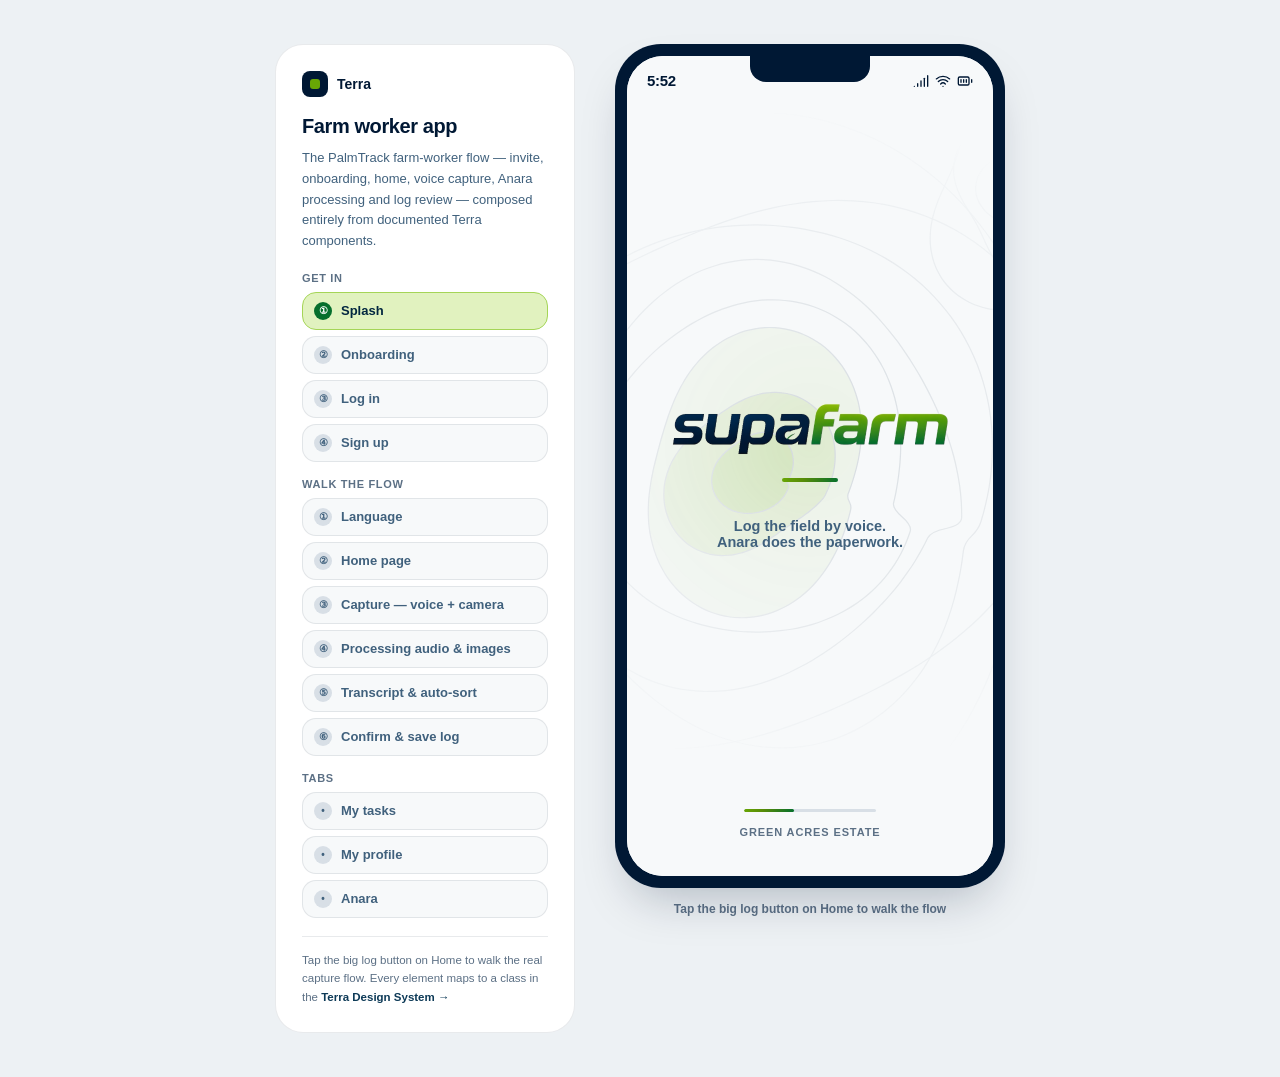
==== commit 3b9f23b4: "Rebase Terra on the SupaFarm brand colours, WCAG 2.1 AA validated Terra was not using the logo's col" ====
--- a/farm-app.html
+++ b/farm-app.html
@@ -6,6 +6,7 @@
 <meta name="viewport" content="width=device-width, initial-scale=1.0">
 <meta name="description" content="The PalmTrack farm-worker app — onboarding, home, voice capture, Anara processing and log review — built entirely from the Terra design system.">
 <link rel="stylesheet" href="design-system/tokens.css">
+<link rel="stylesheet" href="design-system/brand.css">
 <link rel="stylesheet" href="design-system/textures.css">
 <link rel="stylesheet" href="design-system/components.css">
 <style>
@@ -18,7 +19,7 @@
   /* ---- side panel (documentation rail, not part of the product) ---- */
   .panel{ width:300px; flex-shrink:0; background:var(--surface); border:1px solid var(--border-subtle); border-radius:var(--radius-xl); padding:26px; position:sticky; top:44px; }
   .panel .brand-row{ display:flex; align-items:center; gap:9px; margin-bottom:18px; }
-  .panel .mark{ width:26px; height:26px; border-radius:8px; background:var(--ink-900); display:flex; align-items:center; justify-content:center; }
+  .panel .mark{ width:26px; height:26px; border-radius:8px; background:var(--navy-900); display:flex; align-items:center; justify-content:center; }
   .panel .mark span{ width:10px; height:10px; border-radius:3px; background:var(--accent); display:block; }
   .panel .brand-name{ font-weight:700; font-size:14px; }
   .panel h1{ font-size:20px; font-weight:700; letter-spacing:var(--tracking-tight); margin:0 0 10px; }
@@ -31,16 +32,16 @@
     transition:background .12s, border-color .12s;
   }
   .jump-btn:hover{ border-color:var(--border-default); }
-  .jump-btn.is-current{ background:var(--lime-100); border-color:var(--lime-300); color:var(--ink-800); }
+  .jump-btn.is-current{ background:var(--green-100); border-color:var(--green-300); color:var(--navy-800); }
   .jump-btn .num{ min-width:18px; height:18px; border-radius:50%; background:var(--neutral-200); color:var(--text-secondary); font-size:10px; font-weight:700; display:flex; align-items:center; justify-content:center; flex-shrink:0; }
-  .jump-btn.is-current .num{ background:var(--accent-strong); color:var(--neutral-000); }
+  .jump-btn.is-current .num{ background:var(--accent-deep); color:var(--neutral-000); }
   .panel .foot-hint{ margin-top:18px; padding-top:14px; border-top:1px solid var(--border-subtle); font-size:11.5px; color:var(--text-tertiary); line-height:1.6; }
   .panel .foot-hint a{ color:var(--text-link); font-weight:700; text-decoration:none; }
 
   /* ---- phone frame ---- */
   .phone-wrap{ display:flex; flex-direction:column; align-items:center; gap:14px; }
-  .phone-frame{ width:390px; height:844px; background:var(--ink-900); border-radius:46px; padding:12px; box-shadow:var(--shadow-lg); position:relative; }
-  .phone-frame::before{ content:''; position:absolute; top:12px; left:50%; transform:translateX(-50%); width:120px; height:26px; background:var(--ink-900); border-radius:0 0 16px 16px; z-index:30; }
+  .phone-frame{ width:390px; height:844px; background:var(--navy-900); border-radius:46px; padding:12px; box-shadow:var(--shadow-lg); position:relative; }
+  .phone-frame::before{ content:''; position:absolute; top:12px; left:50%; transform:translateX(-50%); width:120px; height:26px; background:var(--navy-900); border-radius:0 0 16px 16px; z-index:30; }
   .phone-screen{ width:100%; height:100%; background:var(--surface); border-radius:36px; overflow:hidden; position:relative; }
   .phone-caption{ font-size:12px; color:var(--text-tertiary); font-weight:600; }
   @media (max-width:900px){
@@ -58,13 +59,83 @@
   .scroll-body > *{ flex-shrink:0; }
   .sb-pad{ padding-top:16px; }
 
-  /* ---- Onboarding ---- */
+
+  /* ---- Splash ---- */
+  #screen-splash{ background:var(--bg-canvas); }
+  .splash-wrap{ flex:1; display:flex; flex-direction:column; align-items:center; justify-content:center; gap:22px; padding:0 32px; position:relative; }
+  .splash-wrap::before{
+    content:''; position:absolute; inset:0; pointer-events:none; opacity:.30;
+    background-image:var(--tex-topo); background-size:cover; background-position:38% 30%;
+    -webkit-mask-image:radial-gradient(circle at 50% 45%, #000 0%, transparent 72%);
+            mask-image:radial-gradient(circle at 50% 45%, #000 0%, transparent 72%);
+  }
+  .splash-wrap > *{ position:relative; z-index:1; }
+  .splash-tag{ font-size:var(--text-md); font-weight:600; color:var(--text-secondary); text-align:center; }
+  .splash-rule{ width:56px; }
+  .splash-foot{ position:absolute; bottom:38px; left:0; right:0; display:flex; flex-direction:column; align-items:center; gap:14px; z-index:1; }
+  .splash-bar{ width:132px; height:3px; border-radius:var(--radius-full); background:var(--neutral-200); overflow:hidden; }
+  .splash-bar i{ display:block; height:100%; width:38%; border-radius:inherit; background:var(--brand-gradient); animation:sf-load 1.25s var(--ease-standard) infinite; }
+  @keyframes sf-load{ 0%{ transform:translateX(-100%);} 100%{ transform:translateX(320%);} }
+
+  /* ---- Onboarding carousel ---- */
+  #screen-intro{ background:var(--surface); }
+  .intro-media{ position:relative; height:44%; min-height:230px; flex-shrink:0; background-size:cover; background-position:center; transition:background-image var(--duration-slow); }
+  .intro-media::after{ content:''; position:absolute; inset:0; background:linear-gradient(180deg, rgba(0,24,52,.05) 40%, rgba(0,24,52,.55) 100%); }
+  .intro-skip{ position:absolute; top:16px; right:16px; z-index:2; }
+  .intro-body{ flex:1; display:flex; flex-direction:column; padding:26px 24px 0; gap:10px; }
+  .intro-title{ font-size:var(--text-2xl); font-weight:700; letter-spacing:var(--tracking-tight); line-height:1.2; }
+  .intro-copy{ font-size:var(--text-base); color:var(--text-secondary); line-height:1.6; }
+  .intro-dots{ display:flex; gap:7px; margin-top:auto; padding-bottom:4px; }
+  .intro-dots i{ width:7px; height:7px; border-radius:50%; background:var(--neutral-200); transition:width var(--duration-base), background var(--duration-base); }
+  .intro-dots i.is-on{ width:22px; background:var(--accent-ink); }
+
+  /* ---- Auth (login + sign up) ---- */
+  .auth-head{ display:flex; flex-direction:column; gap:6px; padding:2px 0 6px; }
+  .auth-title{ font-size:var(--text-2xl); font-weight:700; letter-spacing:var(--tracking-tight); }
+  .auth-sub{ font-size:var(--text-base); color:var(--text-secondary); line-height:1.55; }
+  .auth-form{ display:flex; flex-direction:column; gap:15px; }
+  #screen-login .scroll-body, #screen-signup .scroll-body{ gap:10px; }
+  .input-wrap{ position:relative; display:flex; align-items:center; }
+  .input-wrap > svg.icon{ position:absolute; left:15px; color:var(--text-tertiary); font-size:17px; pointer-events:none; }
+  .input-wrap .input{ padding-left:44px; }
+  .input-wrap.has-affix .input{ padding-right:48px; }
+  .input-affix{ position:absolute; right:6px; background:none; border:none; cursor:pointer; color:var(--text-secondary); width:38px; height:38px; border-radius:var(--radius-full); display:flex; align-items:center; justify-content:center; font-family:inherit; }
+  .input-affix:hover{ color:var(--text-primary); background:var(--neutral-100); }
+  .dial{ display:flex; align-items:center; gap:8px; padding:13px 0 13px 44px; font-size:var(--text-base); font-weight:700; color:var(--text-primary); flex-shrink:0; }
+  .input-wrap.is-phone .input{ padding-left:8px; }
+  .input-wrap.is-phone{ background:var(--surface); border:1px solid var(--border-control); border-radius:var(--radius-md); }
+  .input-wrap.is-phone .input{ border:none; background:transparent; }
+  .input-wrap.is-phone:focus-within{ border-color:var(--accent-ink); box-shadow:0 0 0 3px var(--accent-soft); }
+  .input-wrap.is-phone .input:focus{ box-shadow:none; }
+  .field-note{ font-size:var(--text-xs); color:var(--text-tertiary); }
+  .field-error{ display:none; align-items:center; gap:6px; font-size:var(--text-xs); font-weight:700; color:var(--text-danger); }
+  .field.is-invalid .field-error{ display:flex; }
+  .field.is-invalid .input, .field.is-invalid .input-wrap.is-phone{ border-color:var(--danger); }
+  .auth-row{ display:flex; align-items:center; justify-content:space-between; gap:12px; }
+  .auth-sep{ display:flex; align-items:center; gap:12px; color:var(--text-tertiary); font-size:var(--text-xs); font-weight:700; }
+  .auth-sep::before, .auth-sep::after{ content:''; height:1px; flex:1; background:var(--border-subtle); }
+  .auth-alt{ text-align:center; font-size:var(--text-sm); color:var(--text-secondary); }
+  .auth-alt button{ background:none; border:none; font-family:inherit; font-size:inherit; font-weight:700; color:var(--accent-ink); cursor:pointer; padding:0; text-decoration:underline; text-underline-offset:2px; }
+  /* Checkbox is a UI component — the box needs a 3:1 boundary */
+  .check-row{ display:flex; align-items:flex-start; gap:11px; font-size:var(--text-sm); color:var(--text-secondary); line-height:1.5; }
+  .check-row input{ appearance:none; width:20px; height:20px; flex-shrink:0; margin-top:1px; cursor:pointer;
+    border:1.5px solid var(--border-control); border-radius:6px; background:var(--surface); position:relative; }
+  .check-row input:checked{ background:var(--accent-deep); border-color:var(--accent-deep); }
+  .check-row input:checked::after{ content:''; position:absolute; left:6px; top:2px; width:5px; height:10px;
+    border:solid var(--neutral-000); border-width:0 2px 2px 0; transform:rotate(45deg); }
+  .check-row input:focus-visible{ outline:2px solid var(--accent-ink); outline-offset:2px; }
+  .check-row a{ color:var(--accent-ink); font-weight:700; }
+  .pw-meter{ display:flex; gap:4px; margin-top:8px; }
+  .pw-meter i{ height:4px; flex:1; border-radius:var(--radius-full); background:var(--neutral-200); transition:background var(--duration-base); }
+  .pw-label{ font-size:var(--text-xs); font-weight:700; margin-top:6px; color:var(--text-tertiary); }
+
+  /* ---- Onboarding (language) ---- */
   #screen-onboarding .scroll-body{ background:var(--bg-canvas); padding-top:8px; padding-bottom:20px; }
   .ob-hero{ height:150px; border-radius:var(--radius-xl); background-image:var(--tex-corn-field); background-size:cover; background-position:center; position:relative; overflow:hidden; display:flex; align-items:flex-end; padding:16px; }
   .ob-hero::before{ content:''; position:absolute; inset:0; background:linear-gradient(180deg, rgba(10,14,6,.05), rgba(8,12,5,.62)); }
   .ob-hero .chip{ position:relative; z-index:1; }
-  .ob-invite{ display:flex; align-items:center; gap:10px; background:var(--lime-50); border:1px solid var(--lime-300); border-radius:var(--radius-md); padding:11px 13px; font-size:12.5px; color:var(--ink-700); line-height:1.45; }
-  .ob-invite svg{ color:var(--lime-700); flex-shrink:0; }
+  .ob-invite{ display:flex; align-items:center; gap:10px; background:var(--green-50); border:1px solid var(--green-300); border-radius:var(--radius-md); padding:11px 13px; font-size:12.5px; color:var(--navy-700); line-height:1.45; }
+  .ob-invite svg{ color:var(--accent-ink); flex-shrink:0; }
   .lang-list{ display:flex; flex-direction:column; gap:8px; }
   .lang-opt{
     display:flex; align-items:center; gap:12px; width:100%; font-family:inherit; cursor:pointer; text-align:left;
@@ -73,8 +144,8 @@
   }
   .lang-opt .lang-native{ font-size:15px; font-weight:700; color:var(--text-primary); }
   .lang-opt .lang-en{ font-size:12px; color:var(--text-secondary); margin-top:1px; }
-  .lang-opt .lang-tick{ margin-left:auto; color:var(--accent-strong); opacity:0; flex-shrink:0; }
-  .lang-opt.is-selected{ border-color:var(--accent); background:var(--lime-50); }
+  .lang-opt .lang-tick{ margin-left:auto; color:var(--accent-ink); opacity:0; flex-shrink:0; }
+  .lang-opt.is-selected{ border-color:var(--accent); background:var(--green-50); }
   .lang-opt.is-selected .lang-tick{ opacity:1; }
   .screen-footer{ flex-shrink:0; background:var(--surface); border-top:1px solid var(--border-subtle); padding:12px 20px; }
 
@@ -89,19 +160,19 @@
   /* Big log task button — a voice button with a plus, per the flow map */
   .log-hot-btn{
     position:relative; width:100%; border:none; cursor:pointer; font-family:inherit;
-    background:var(--accent); color:var(--text-on-lime); border-radius:var(--radius-xl);
+    background:var(--accent); color:var(--text-on-accent); border-radius:var(--radius-xl);
     padding:18px 20px; display:flex; align-items:center; gap:14px; text-align:left;
-    box-shadow:var(--shadow-lime); transition:transform var(--duration-fast) var(--ease-standard), background var(--duration-fast);
+    box-shadow:var(--shadow-accent); transition:transform var(--duration-fast) var(--ease-standard), background var(--duration-fast);
   }
   .log-hot-btn:active{ transform:scale(.985); }
-  .log-hot-btn:hover{ background:var(--accent-strong); }
-  .log-hot-btn .hot-mic{ width:52px; height:52px; border-radius:50%; background:var(--ink-900); color:var(--neutral-000); display:flex; align-items:center; justify-content:center; font-size:22px; flex-shrink:0; position:relative; }
-  .log-hot-btn .hot-plus{ position:absolute; right:-3px; bottom:-3px; width:22px; height:22px; border-radius:50%; background:var(--neutral-000); color:var(--ink-900); border:2px solid var(--accent); display:flex; align-items:center; justify-content:center; font-size:12px; }
+  .log-hot-btn:hover{ background:var(--accent-hover); }
+  .log-hot-btn .hot-mic{ width:52px; height:52px; border-radius:50%; background:var(--navy-900); color:var(--neutral-000); display:flex; align-items:center; justify-content:center; font-size:22px; flex-shrink:0; position:relative; }
+  .log-hot-btn .hot-plus{ position:absolute; right:-3px; bottom:-3px; width:22px; height:22px; border-radius:50%; background:var(--neutral-000); color:var(--navy-900); border:2px solid var(--accent); display:flex; align-items:center; justify-content:center; font-size:12px; }
   .log-hot-btn .hot-title{ font-size:17px; font-weight:700; letter-spacing:var(--tracking-tight); }
-  .log-hot-btn .hot-sub{ font-size:12.5px; font-weight:600; color:var(--ink-700); margin-top:2px; }
+  .log-hot-btn .hot-sub{ font-size:12.5px; font-weight:600; color:var(--navy-700); margin-top:2px; }
 
   /* ---- Capture ---- */
-  #screen-capture{ background:var(--ink-900); }
+  #screen-capture{ background:var(--navy-900); }
   .cap-stage{ flex:1; display:flex; flex-direction:column; min-height:0; }
   .cap-view{ position:relative; flex:1; min-height:0; background-image:var(--tex-crop-closeup); background-size:cover; background-position:center; }
   .cap-topbar{ position:absolute; top:0; left:0; right:0; z-index:3; display:flex; align-items:center; justify-content:space-between; padding:14px 16px; }
@@ -110,27 +181,27 @@
   .cap-shot-preview.is-visible{ opacity:1; }
   .lens-toggle{ position:absolute; left:50%; bottom:12px; transform:translateX(-50%); z-index:3; background:rgba(0,0,0,.45); backdrop-filter:blur(6px); }
   .lens-toggle .pill-opt{ color:rgba(255,255,255,.72); white-space:nowrap; padding:8px 15px; }
-  .lens-toggle .pill-opt.is-active{ background:var(--accent); color:var(--text-on-lime); }
+  .lens-toggle .pill-opt.is-active{ background:var(--accent); color:var(--text-on-accent); }
 
   /* The record card is the .record-hero component, docked to the bottom of capture */
   .cap-record{ flex-shrink:0; padding:10px 12px 22px; }
   .cap-record .record-hero{ gap:9px; padding:16px var(--space-5) 14px; }
   .cap-record .rh-wave{ height:44px; }
   .rh-controls .ctl{ display:flex; flex-direction:column; align-items:center; gap:5px; }
-  .rh-controls .ctl-label{ font-size:10.5px; font-weight:700; color:var(--ink-600); }
+  .rh-controls .ctl-label{ font-size:10.5px; font-weight:700; color:var(--navy-600); }
   .stop-square{ width:22px; height:22px; border-radius:5px; background:var(--neutral-000); }
 
   /* ---- Processing ---- */
   #screen-processing{ background:var(--bg-canvas); }
   .proc-wrap{ flex:1; display:flex; flex-direction:column; align-items:center; justify-content:center; gap:18px; padding:0 32px; text-align:center; }
-  .proc-ring{ width:88px; height:88px; border-radius:50%; background:var(--lime-100); display:flex; align-items:center; justify-content:center; color:var(--lime-700); font-size:34px; position:relative; }
+  .proc-ring{ width:88px; height:88px; border-radius:50%; background:var(--green-100); display:flex; align-items:center; justify-content:center; color:var(--accent-ink); font-size:34px; position:relative; }
   .proc-ring::after{ content:''; position:absolute; inset:-6px; border-radius:50%; border:2.5px solid var(--accent); border-top-color:transparent; border-left-color:transparent; animation:terra-spin 1s linear infinite; }
   @keyframes terra-spin{ to{ transform:rotate(360deg); } }
   .proc-steps{ width:100%; display:flex; flex-direction:column; gap:8px; margin-top:6px; }
   .proc-step{ display:flex; align-items:center; gap:10px; background:var(--surface); border:1px solid var(--border-subtle); border-radius:var(--radius-md); padding:11px 14px; font-size:13px; font-weight:600; color:var(--text-tertiary); text-align:left; transition:color var(--duration-base), border-color var(--duration-base); }
   .proc-step .ps-dot{ width:18px; height:18px; border-radius:50%; background:var(--neutral-150); color:var(--neutral-000); display:flex; align-items:center; justify-content:center; font-size:10px; flex-shrink:0; transition:background var(--duration-base); }
-  .proc-step.is-done{ color:var(--text-primary); border-color:var(--lime-300); }
-  .proc-step.is-done .ps-dot{ background:var(--accent-strong); }
+  .proc-step.is-done{ color:var(--text-primary); border-color:var(--green-300); }
+  .proc-step.is-done .ps-dot{ background:var(--accent-deep); }
 
   /* ---- Review ---- */
   #screen-review .scroll-body{ background:var(--bg-canvas); padding-top:6px; padding-bottom:20px; }
@@ -139,19 +210,19 @@
   .transcript-head{ display:flex; align-items:center; gap:12px; margin-bottom:12px; }
   .voice-mini-wave{ display:flex; align-items:center; gap:2.5px; height:26px; flex:1; }
   .voice-mini-wave .b{ width:2.5px; border-radius:2px; background:var(--neutral-300); }
-  .voice-mini-wave .b.hi{ background:var(--lime-600); }
+  .voice-mini-wave .b.hi{ background:var(--green-600); }
   .transcript-block{ background:var(--surface-sunken); border-radius:var(--radius-md); padding:13px; }
-  .transcript-block blockquote{ font-size:13.5px; color:var(--ink-700); line-height:1.6; font-style:italic; margin:6px 0 0; }
+  .transcript-block blockquote{ font-size:13.5px; color:var(--navy-700); line-height:1.6; font-style:italic; margin:6px 0 0; }
   .photos-row{ display:flex; align-items:center; gap:8px; margin-top:12px; }
   .thumb-add{ width:60px; height:60px; border-radius:var(--radius-md); flex-shrink:0; background:var(--surface-sunken); border:1.5px dashed var(--border-default); color:var(--text-secondary); display:flex; align-items:center; justify-content:center; font-size:18px; cursor:pointer; font-family:inherit; }
-  .thumb-add:hover{ border-color:var(--accent); color:var(--lime-700); }
+  .thumb-add:hover{ border-color:var(--accent); color:var(--accent-ink); }
   .sorted-row{ display:flex; align-items:center; gap:12px; padding:13px 0; border-bottom:1px solid var(--border-subtle); }
   .sorted-row:last-child{ border-bottom:none; }
   .sorted-thumb{ width:46px; height:46px; border-radius:var(--radius-md); flex-shrink:0; background-size:cover; background-position:center; position:relative; overflow:hidden; }
   .sorted-thumb .pin{ position:absolute; top:50%; left:50%; transform:translate(-50%,-58%); color:var(--red-500); font-size:17px; filter:drop-shadow(0 1px 2px rgba(0,0,0,.35)); }
-  .sorted-tile{ width:46px; height:46px; border-radius:var(--radius-md); flex-shrink:0; background:var(--lime-100); color:var(--lime-700); display:flex; align-items:center; justify-content:center; font-size:19px; }
+  .sorted-tile{ width:46px; height:46px; border-radius:var(--radius-md); flex-shrink:0; background:var(--green-100); color:var(--accent-ink); display:flex; align-items:center; justify-content:center; font-size:19px; }
   .anara-note{ display:flex; align-items:center; gap:8px; font-size:11.5px; color:var(--text-tertiary); margin-top:2px; }
-  .anara-note svg{ color:var(--lime-600); }
+  .anara-note svg{ color:var(--green-600); }
 
   /* ---- Saved ---- */
   #screen-saved .scroll-body{ background:var(--surface); padding-top:10px; padding-bottom:24px; }
@@ -175,11 +246,11 @@
   .stat-cell{ background:var(--surface-sunken); border-radius:var(--radius-md); padding:13px 10px; text-align:center; }
   .stat-cell .sc-val{ font-size:21px; font-weight:700; letter-spacing:var(--tracking-tight); }
   .stat-cell .sc-label{ font-size:10.5px; font-weight:700; color:var(--text-tertiary); text-transform:uppercase; letter-spacing:.04em; margin-top:3px; }
-  .anara-hero{ position:relative; border-radius:var(--radius-xl); overflow:hidden; padding:22px 20px; background:linear-gradient(165deg, var(--lime-50) 0%, var(--lime-300) 100%); }
+  .anara-hero{ position:relative; border-radius:var(--radius-xl); overflow:hidden; padding:22px 20px; background:linear-gradient(165deg, var(--green-50) 0%, var(--green-300) 100%); }
   .anara-hero::after{ content:''; position:absolute; inset:0; opacity:.28; pointer-events:none; background-image:var(--tex-topo); background-size:cover; background-position:20% 30%; }
   .anara-hero > *{ position:relative; z-index:1; }
   .anara-hero .ah-title{ font-size:22px; font-weight:700; letter-spacing:var(--tracking-tight); margin-top:12px; }
-  .anara-hero .ah-sub{ font-size:13px; color:var(--ink-600); line-height:1.55; margin-top:6px; }
+  .anara-hero .ah-sub{ font-size:13px; color:var(--navy-600); line-height:1.55; margin-top:6px; }
   .cap-list .list-row{ padding:13px 0; border-bottom:1px solid var(--border-subtle); }
   .cap-list .list-row:last-child{ border-bottom:none; }
 
@@ -197,8 +268,14 @@
     <h1>Farm worker app</h1>
     <p class="desc">The PalmTrack farm-worker flow — invite, onboarding, home, voice capture, Anara processing and log review — composed entirely from documented Terra components.</p>
 
+    <div class="group-label">Get in</div>
+    <button class="jump-btn" data-jump="splash"><span class="num">①</span> Splash</button>
+    <button class="jump-btn" data-jump="intro"><span class="num">②</span> Onboarding</button>
+    <button class="jump-btn" data-jump="login"><span class="num">③</span> Log in</button>
+    <button class="jump-btn" data-jump="signup"><span class="num">④</span> Sign up</button>
+
     <div class="group-label">Walk the flow</div>
-    <button class="jump-btn" data-jump="onboarding"><span class="num">①</span> Onboarding — language</button>
+    <button class="jump-btn" data-jump="onboarding"><span class="num">①</span> Language</button>
     <button class="jump-btn" data-jump="home"><span class="num">②</span> Home page</button>
     <button class="jump-btn" data-jump="capture"><span class="num">③</span> Capture — voice + camera</button>
     <button class="jump-btn" data-jump="processing"><span class="num">④</span> Processing audio &amp; images</button>
@@ -216,6 +293,155 @@
   <div class="phone-wrap">
     <div class="phone-frame">
       <div class="phone-screen" id="app">
+
+
+        <!-- ============================================================
+             SPLASH — the wordmark, on a light ground so the navy half reads
+             ============================================================ -->
+        <section class="screen is-active" id="screen-splash">
+          <div class="status-bar px" style="padding-top:16px;"><span class="t-mono-stat">9:41</span><span class="sb-icons"><svg class="icon"><use href="#i-signal"/></svg><svg class="icon"><use href="#i-wifi"/></svg><svg class="icon"><use href="#i-battery-full"/></svg></span></div>
+          <div class="splash-wrap">
+            <div class="brand-logo" role="img" aria-label="SupaFarm"></div>
+            <div class="brand-rule splash-rule"></div>
+            <p class="splash-tag">Log the field by voice.<br>Anara does the paperwork.</p>
+          </div>
+          <div class="splash-foot">
+            <div class="splash-bar" role="progressbar" aria-label="Loading"><i></i></div>
+            <span class="t-eyebrow">Green Acres Estate</span>
+          </div>
+        </section>
+
+        <!-- ============================================================
+             ONBOARDING — what the app does, before we ask for anything
+             ============================================================ -->
+        <section class="screen" id="screen-intro">
+          <div class="status-bar px" style="padding-top:16px;"><span class="t-mono-stat">9:41</span><span class="sb-icons"><svg class="icon"><use href="#i-signal"/></svg><svg class="icon"><use href="#i-wifi"/></svg><svg class="icon"><use href="#i-battery-full"/></svg></span></div>
+          <div class="intro-media" id="intro-media">
+            <button class="btn btn-white btn-sm intro-skip" data-go="login">Skip</button>
+          </div>
+          <div class="intro-body">
+            <span class="t-eyebrow" id="intro-step">Step 1 of 3</span>
+            <h1 class="intro-title" id="intro-title">Just talk. We&rsquo;ll write it down.</h1>
+            <p class="intro-copy" id="intro-copy">Hold the phone up and say what you did. No forms, no typing, no waiting until you&rsquo;re back at the office.</p>
+            <div class="intro-dots" id="intro-dots"><i class="is-on"></i><i></i><i></i></div>
+          </div>
+          <div class="screen-footer">
+            <button class="btn btn-deep btn-block" id="intro-next">Next <svg class="icon"><use href="#i-arrow-right"/></svg></button>
+          </div>
+        </section>
+
+        <!-- ============================================================
+             LOG IN
+             ============================================================ -->
+        <section class="screen" id="screen-login">
+          <div class="status-bar px" style="padding-top:16px;"><span class="t-mono-stat">9:41</span><span class="sb-icons"><svg class="icon"><use href="#i-signal"/></svg><svg class="icon"><use href="#i-wifi"/></svg><svg class="icon"><use href="#i-battery-full"/></svg></span></div>
+          <div class="rev-topbar">
+            <button class="btn-icon btn-icon-neutral btn-icon-sm" data-go="intro" aria-label="Back"><svg class="icon"><use href="#i-arrow-left"/></svg></button>
+            <div class="brand-logo brand-logo-sm" role="img" aria-label="SupaFarm" style="margin:0 auto;"></div>
+            <span style="width:36px;"></span>
+          </div>
+
+          <div class="scroll-body px">
+            <div class="auth-head">
+              <h1 class="auth-title">Welcome back</h1>
+              <p class="auth-sub">Log in with the number your manager invited.</p>
+            </div>
+
+            <form class="auth-form" id="login-form" novalidate>
+              <div class="field" id="lf-phone">
+                <label class="field-label" for="li-phone">Phone number</label>
+                <div class="input-wrap is-phone">
+                  <span class="dial"><svg class="icon"><use href="#i-phone"/></svg> +91</span>
+                  <input class="input" id="li-phone" type="tel" inputmode="numeric" autocomplete="tel-national" placeholder="98765 43210">
+                </div>
+                <span class="field-error"><svg class="icon"><use href="#i-info"/></svg> Enter the 10-digit number you were invited on.</span>
+              </div>
+
+              <div class="field" id="lf-pw">
+                <div class="auth-row">
+                  <label class="field-label" for="li-pw">Password</label>
+                  <button type="button" class="lr-action" data-go="login">Forgot?</button>
+                </div>
+                <div class="input-wrap has-affix">
+                  <svg class="icon"><use href="#i-lock"/></svg>
+                  <input class="input" id="li-pw" type="password" autocomplete="current-password" placeholder="Your password">
+                  <button type="button" class="input-affix" data-pw-toggle aria-label="Show password"><svg class="icon"><use href="#i-eye"/></svg></button>
+                </div>
+                <span class="field-error"><svg class="icon"><use href="#i-info"/></svg> Enter your password to continue.</span>
+              </div>
+
+              <button class="btn btn-deep btn-block" type="submit">Log in</button>
+            </form>
+
+            <div class="auth-sep" style="margin:18px 0;">or</div>
+            <button class="btn btn-white btn-block"><svg class="icon"><use href="#i-message-circle"/></svg> Continue with WhatsApp</button>
+            <p class="auth-alt" style="margin:18px 0 0;">New to SupaFarm? <button data-go="signup">Create an account</button></p>
+          </div>
+        </section>
+
+        <!-- ============================================================
+             SIGN UP
+             ============================================================ -->
+        <section class="screen" id="screen-signup">
+          <div class="status-bar px" style="padding-top:16px;"><span class="t-mono-stat">9:41</span><span class="sb-icons"><svg class="icon"><use href="#i-signal"/></svg><svg class="icon"><use href="#i-wifi"/></svg><svg class="icon"><use href="#i-battery-full"/></svg></span></div>
+          <div class="rev-topbar">
+            <button class="btn-icon btn-icon-neutral btn-icon-sm" data-go="login" aria-label="Back"><svg class="icon"><use href="#i-arrow-left"/></svg></button>
+            <div class="brand-logo brand-logo-sm" role="img" aria-label="SupaFarm" style="margin:0 auto;"></div>
+            <span style="width:36px;"></span>
+          </div>
+
+          <div class="scroll-body px">
+            <div class="auth-head">
+              <h1 class="auth-title">Create your account</h1>
+              <p class="auth-sub">Takes a minute. You&rsquo;ll pick your language next.</p>
+            </div>
+
+            <form class="auth-form" id="signup-form" novalidate>
+              <div class="field" id="sf-name">
+                <label class="field-label" for="su-name">Full name</label>
+                <div class="input-wrap">
+                  <svg class="icon"><use href="#i-user"/></svg>
+                  <input class="input" id="su-name" type="text" autocomplete="name" placeholder="Rahul Kumar">
+                </div>
+                <span class="field-error"><svg class="icon"><use href="#i-info"/></svg> Tell us what to call you.</span>
+              </div>
+
+              <div class="field" id="sf-phone">
+                <label class="field-label" for="su-phone">Phone number</label>
+                <div class="input-wrap is-phone">
+                  <span class="dial"><svg class="icon"><use href="#i-phone"/></svg> +91</span>
+                  <input class="input" id="su-phone" type="tel" inputmode="numeric" autocomplete="tel-national" placeholder="98765 43210">
+                </div>
+                <span class="field-note">We&rsquo;ll send a one-time code to confirm it.</span>
+                <span class="field-error"><svg class="icon"><use href="#i-info"/></svg> Enter a 10-digit mobile number.</span>
+              </div>
+
+              <div class="field" id="sf-pw">
+                <label class="field-label" for="su-pw">Password</label>
+                <div class="input-wrap has-affix">
+                  <svg class="icon"><use href="#i-lock"/></svg>
+                  <input class="input" id="su-pw" type="password" autocomplete="new-password" placeholder="At least 8 characters">
+                  <button type="button" class="input-affix" data-pw-toggle aria-label="Show password"><svg class="icon"><use href="#i-eye"/></svg></button>
+                </div>
+                <div class="pw-meter" id="pw-meter" aria-hidden="true"><i></i><i></i><i></i><i></i></div>
+                <span class="pw-label" id="pw-label">Use 8 characters or more</span>
+                <span class="field-error"><svg class="icon"><use href="#i-info"/></svg> Passwords need at least 8 characters.</span>
+              </div>
+
+              <div class="field" id="sf-terms">
+                <label class="check-row">
+                  <input type="checkbox" id="su-terms">
+                  <span>I agree to the <a href="#terms">Terms</a> and <a href="#privacy">Privacy Policy</a>.</span>
+                </label>
+                <span class="field-error"><svg class="icon"><use href="#i-info"/></svg> Please accept the terms to continue.</span>
+              </div>
+
+              <button class="btn btn-deep btn-block" type="submit">Create account</button>
+            </form>
+
+            <p class="auth-alt" style="margin:18px 0 0;">Already have an account? <button data-go="login">Log in</button></p>
+          </div>
+        </section>
 
         <!-- ============================================================
              ① ONBOARDING — opened from the manager's WhatsApp invite
@@ -271,7 +497,7 @@
         <!-- ============================================================
              ② HOME — welcome, farm view, big log task button
              ============================================================ -->
-        <section class="screen is-active" id="screen-home">
+        <section class="screen" id="screen-home">
           <div class="status-bar px" style="padding-top:16px;"><span class="t-mono-stat" id="time-home">9:41</span><span class="sb-icons"><svg class="icon"><use href="#i-signal"/></svg><svg class="icon"><use href="#i-wifi"/></svg><svg class="icon"><use href="#i-battery-full"/></svg></span></div>
 
           <div class="scroll-body px">
@@ -320,7 +546,7 @@
                 <button class="lr-action" data-tab="tasks">View all <svg class="icon"><use href="#i-chevron-right"/></svg></button>
               </div>
               <div class="card card-pad-sm list-row" style="margin-bottom:8px;">
-                <div class="lr-tile" style="background:var(--lime-100); color:var(--lime-700);"><svg class="icon"><use href="#i-droplet"/></svg></div>
+                <div class="lr-tile" style="background:var(--green-100); color:var(--accent-ink);"><svg class="icon"><use href="#i-droplet"/></svg></div>
                 <div class="lr-info">
                   <div class="lr-value">Irrigation check</div>
                   <div class="lr-sub">Section 1 · Block A · 2h ago</div>
@@ -431,7 +657,7 @@
             <!-- Transcribed voice-to-text, with a speaker to listen back -->
             <div class="card card-pad">
               <div class="transcript-head">
-                <button class="btn-icon btn-icon-lime btn-icon-sm" id="btn-listen" aria-label="Listen to the recording"><svg class="icon"><use href="#i-volume-2"/></svg></button>
+                <button class="btn-icon btn-icon-accent btn-icon-sm" id="btn-listen" aria-label="Listen to the recording"><svg class="icon"><use href="#i-volume-2"/></svg></button>
                 <div class="voice-mini-wave" id="rev-wave"></div>
                 <span class="t-caption t-mono-stat">0:42</span>
               </div>
@@ -492,7 +718,7 @@
           </div>
 
           <div class="screen-footer">
-            <button class="btn btn-lime btn-block" data-go="saved"><svg class="icon"><use href="#i-check"/></svg> Confirm &amp; save log</button>
+            <button class="btn btn-accent btn-block" data-go="saved"><svg class="icon"><use href="#i-check"/></svg> Confirm &amp; save log</button>
           </div>
         </section>
 
@@ -511,15 +737,15 @@
 
             <div class="routed-list">
               <div class="list-row">
-                <div class="lr-tile" style="background:var(--lime-100); color:var(--lime-700);"><svg class="icon"><use href="#i-map-pin"/></svg></div>
+                <div class="lr-tile" style="background:var(--green-100); color:var(--accent-ink);"><svg class="icon"><use href="#i-map-pin"/></svg></div>
                 <div class="lr-info"><div class="lr-label">Filed under</div><div class="lr-value">Section 1 · Block A</div></div>
               </div>
               <div class="list-row">
-                <div class="lr-tile" style="background:var(--lime-100); color:var(--lime-700);"><svg class="icon"><use href="#i-sprout"/></svg></div>
+                <div class="lr-tile" style="background:var(--green-100); color:var(--accent-ink);"><svg class="icon"><use href="#i-sprout"/></svg></div>
                 <div class="lr-info"><div class="lr-label">Crop</div><div class="lr-value">Corn · Row 3</div></div>
               </div>
               <div class="list-row">
-                <div class="lr-tile" style="background:var(--lime-100); color:var(--lime-700);"><svg class="icon"><use href="#i-clipboard-check"/></svg></div>
+                <div class="lr-tile" style="background:var(--green-100); color:var(--accent-ink);"><svg class="icon"><use href="#i-clipboard-check"/></svg></div>
                 <div class="lr-info"><div class="lr-label">Category</div><div class="lr-value">Spraying · Leaf inspection</div></div>
               </div>
             </div>
@@ -556,7 +782,7 @@
               <span class="chip">Pending</span>
             </div>
             <div class="card card-pad-sm task-row">
-              <div class="lr-tile" style="background:var(--lime-100); color:var(--lime-700);"><svg class="icon"><use href="#i-droplet"/></svg></div>
+              <div class="lr-tile" style="background:var(--green-100); color:var(--accent-ink);"><svg class="icon"><use href="#i-droplet"/></svg></div>
               <div class="tr-info">
                 <div class="tr-title">Irrigation check — Section 3</div>
                 <div class="tr-meta">Due tomorrow · Block B</div>
@@ -566,7 +792,7 @@
 
             <div class="t-label" style="margin-top:6px;">Logged by you</div>
             <div class="card card-pad-sm task-row" style="margin-bottom:8px;">
-              <div class="lr-tile" style="background:var(--lime-100); color:var(--lime-700);"><svg class="icon"><use href="#i-check"/></svg></div>
+              <div class="lr-tile" style="background:var(--green-100); color:var(--accent-ink);"><svg class="icon"><use href="#i-check"/></svg></div>
               <div class="tr-info">
                 <div class="tr-title">Spraying · Leaf inspection</div>
                 <div class="tr-meta">Section 1 · Block A · 9:41 AM</div>
@@ -574,7 +800,7 @@
               <span class="chip chip-lime">Saved</span>
             </div>
             <div class="card card-pad-sm task-row" style="margin-bottom:8px;">
-              <div class="lr-tile" style="background:var(--lime-100); color:var(--lime-700);"><svg class="icon"><use href="#i-check"/></svg></div>
+              <div class="lr-tile" style="background:var(--green-100); color:var(--accent-ink);"><svg class="icon"><use href="#i-check"/></svg></div>
               <div class="tr-info">
                 <div class="tr-title">Fertiliser application</div>
                 <div class="tr-meta">Section 3 · Block B · Yesterday</div>
@@ -582,7 +808,7 @@
               <span class="chip chip-lime">Saved</span>
             </div>
             <div class="card card-pad-sm task-row">
-              <div class="lr-tile" style="background:var(--lime-100); color:var(--lime-700);"><svg class="icon"><use href="#i-check"/></svg></div>
+              <div class="lr-tile" style="background:var(--green-100); color:var(--accent-ink);"><svg class="icon"><use href="#i-check"/></svg></div>
               <div class="tr-info">
                 <div class="tr-title">Soil moisture reading</div>
                 <div class="tr-meta">Section 1 · Block A · Yesterday</div>
@@ -659,19 +885,19 @@
             <div class="card card-pad cap-list">
               <div class="t-label" style="margin-bottom:2px;">What Anara does for each log</div>
               <div class="list-row">
-                <div class="lr-tile" style="background:var(--lime-100); color:var(--lime-700);"><svg class="icon"><use href="#i-mic"/></svg></div>
+                <div class="lr-tile" style="background:var(--green-100); color:var(--accent-ink);"><svg class="icon"><use href="#i-mic"/></svg></div>
                 <div class="lr-info"><div class="lr-value">Transcribes your voice</div><div class="lr-sub">In your chosen language, word for word</div></div>
               </div>
               <div class="list-row">
-                <div class="lr-tile" style="background:var(--lime-100); color:var(--lime-700);"><svg class="icon"><use href="#i-image"/></svg></div>
+                <div class="lr-tile" style="background:var(--green-100); color:var(--accent-ink);"><svg class="icon"><use href="#i-image"/></svg></div>
                 <div class="lr-info"><div class="lr-value">Reads your photos</div><div class="lr-sub">Spots the crop, the row and the problem</div></div>
               </div>
               <div class="list-row">
-                <div class="lr-tile" style="background:var(--lime-100); color:var(--lime-700);"><svg class="icon"><use href="#i-map-pin"/></svg></div>
+                <div class="lr-tile" style="background:var(--green-100); color:var(--accent-ink);"><svg class="icon"><use href="#i-map-pin"/></svg></div>
                 <div class="lr-info"><div class="lr-value">Sorts the location</div><div class="lr-sub">Matches GPS to the right section and block</div></div>
               </div>
               <div class="list-row">
-                <div class="lr-tile" style="background:var(--lime-100); color:var(--lime-700);"><svg class="icon"><use href="#i-clipboard-check"/></svg></div>
+                <div class="lr-tile" style="background:var(--green-100); color:var(--accent-ink);"><svg class="icon"><use href="#i-clipboard-check"/></svg></div>
                 <div class="lr-info"><div class="lr-value">Picks the category</div><div class="lr-sub">Identified from your voice and images together</div></div>
               </div>
             </div>
@@ -680,7 +906,7 @@
               <span class="sp-icon"><svg class="icon"><use href="#i-info"/></svg></span>
               <div class="sp-title">You always get the last word</div>
               <div class="sp-desc">Every field Anara fills in is editable on the review screen before you save.</div>
-              <button class="btn btn-lime btn-sm" data-go="capture">Start a log</button>
+              <button class="btn btn-accent btn-sm" data-go="capture">Start a log</button>
             </div>
           </div>
 
@@ -703,6 +929,12 @@
 <symbol id="i-chevron-right" viewBox="0 0 24 24"><path d="m9 18 6-6-6-6" /></symbol>
 <symbol id="i-clipboard-check" viewBox="0 0 24 24"><rect width="8" height="4" x="8" y="2" rx="1" ry="1" /> <path d="M16 4h2a2 2 0 0 1 2 2v14a2 2 0 0 1-2 2H6a2 2 0 0 1-2-2V6a2 2 0 0 1 2-2h2" /> <path d="m9 14 2 2 4-4" /></symbol>
 <symbol id="i-droplet" viewBox="0 0 24 24"><path d="M12 22a7 7 0 0 0 7-7c0-2-1-3.9-3-5.5s-3.5-4-4-6.5c-.5 2.5-2 4.9-4 6.5C6 11.1 5 13 5 15a7 7 0 0 0 7 7z" /></symbol>
+<symbol id="i-eye" viewBox="0 0 24 24"><path d="M2.062 12.348a1 1 0 0 1 0-.696 10.75 10.75 0 0 1 19.876 0 1 1 0 0 1 0 .696 10.75 10.75 0 0 1-19.876 0" /> <circle cx="12" cy="12" r="3" /></symbol>
+<symbol id="i-eye-off" viewBox="0 0 24 24"><path d="M10.733 5.076a10.744 10.744 0 0 1 11.205 6.575 1 1 0 0 1 0 .696 10.747 10.747 0 0 1-1.444 2.49" /> <path d="M14.084 14.158a3 3 0 0 1-4.242-4.242" /> <path d="M17.479 17.499a10.75 10.75 0 0 1-15.417-5.151 1 1 0 0 1 0-.696 10.75 10.75 0 0 1 4.446-5.143" /> <path d="m2 2 20 20" /></symbol>
+<symbol id="i-lock" viewBox="0 0 24 24"><rect width="18" height="11" x="3" y="11" rx="2" ry="2" /> <path d="M7 11V7a5 5 0 0 1 10 0v4" /></symbol>
+<symbol id="i-phone" viewBox="0 0 24 24"><path d="M13.832 16.568a1 1 0 0 0 1.213-.303l.355-.465A2 2 0 0 1 17 15h3a2 2 0 0 1 2 2v3a2 2 0 0 1-2 2A18 18 0 0 1 2 4a2 2 0 0 1 2-2h3a2 2 0 0 1 2 2v3a2 2 0 0 1-.8 1.6l-.468.351a1 1 0 0 0-.292 1.233 14 14 0 0 0 6.392 6.384" /></symbol>
+<symbol id="i-arrow-right" viewBox="0 0 24 24"><path d="M5 12h14" /> <path d="m12 5 7 7-7 7" /></symbol>
+<symbol id="i-message-circle" viewBox="0 0 24 24"><path d="M7.9 20A9 9 0 1 0 4 16.1L2 22Z" /></symbol>
 <symbol id="i-house" viewBox="0 0 24 24"><path d="M15 21v-8a1 1 0 0 0-1-1h-4a1 1 0 0 0-1 1v8" /> <path d="M3 10a2 2 0 0 1 .709-1.528l7-6a2 2 0 0 1 2.582 0l7 6A2 2 0 0 1 21 10v9a2 2 0 0 1-2 2H5a2 2 0 0 1-2-2z" /></symbol>
 <symbol id="i-image" viewBox="0 0 24 24"><rect width="18" height="18" x="3" y="3" rx="2" ry="2" /> <circle cx="9" cy="9" r="2" /> <path d="m21 15-3.086-3.086a2 2 0 0 0-2.828 0L6 21" /></symbol>
 <symbol id="i-images" viewBox="0 0 24 24"><path d="m22 11-1.296-1.296a2.4 2.4 0 0 0-3.408 0L11 16" /> <path d="M4 8a2 2 0 0 0-2 2v10a2 2 0 0 0 2 2h10a2 2 0 0 0 2-2" /> <circle cx="13" cy="7" r="1" fill="currentColor" /> <rect x="8" y="2" width="14" height="14" rx="2" /></symbol>
@@ -763,6 +995,7 @@
     });
     jumps.forEach(function(j){ j.classList.toggle('is-current', j.dataset.jump === id); });
 
+    if(id === 'splash') runSplash();
     if(id === 'capture') startCapture();
     if(id === 'processing') runProcessing();
   }
@@ -938,7 +1171,116 @@
   tickClock();
   setInterval(tickClock, 20000);
 
-  show('home');
+
+  /* ---------- Splash: hold, then hand off to onboarding ---------- */
+  var splashTimer = null;
+  function runSplash(){
+    clearTimeout(splashTimer);
+    splashTimer = setTimeout(function(){ if(current === 'splash') show('intro'); }, 2100);
+  }
+
+  /* ---------- Onboarding carousel ---------- */
+  var INTRO = [
+    { t:'Just talk. We\u2019ll write it down.',
+      c:'Hold the phone up and say what you did. No forms, no typing, no waiting until you\u2019re back at the office.',
+      tex:'--tex-crop-closeup' },
+    { t:'Snap what you see.',
+      c:'Photos and video attach themselves to the log. Anara reads them to work out the crop, the row and the problem.',
+      tex:'--tex-corn-field' },
+    { t:'It files itself.',
+      c:'Location, tree and category are sorted for you. Check it once, save it, and your manager sees it straight away.',
+      tex:'--tex-aerial-plots' }
+  ];
+  var introAt = 0;
+  var introMedia = document.getElementById('intro-media');
+  var introTitle = document.getElementById('intro-title');
+  var introCopy  = document.getElementById('intro-copy');
+  var introStep  = document.getElementById('intro-step');
+  var introDots  = document.getElementById('intro-dots');
+  var introNext  = document.getElementById('intro-next');
+
+  function paintIntro(){
+    var it = INTRO[introAt];
+    introMedia.style.backgroundImage = 'var(' + it.tex + ')';
+    introTitle.textContent = it.t;
+    introCopy.textContent = it.c;
+    introStep.textContent = 'Step ' + (introAt + 1) + ' of ' + INTRO.length;
+    [].forEach.call(introDots.children, function(d, i){ d.classList.toggle('is-on', i === introAt); });
+    introNext.innerHTML = introAt === INTRO.length - 1
+      ? 'Get started <svg class="icon"><use href="#i-arrow-right"/></svg>'
+      : 'Next <svg class="icon"><use href="#i-arrow-right"/></svg>';
+  }
+  introNext.addEventListener('click', function(){
+    if(introAt < INTRO.length - 1){ introAt++; paintIntro(); }
+    else show('signup');
+  });
+  paintIntro();
+
+  /* ---------- Password visibility ---------- */
+  document.addEventListener('click', function(e){
+    var t = e.target.closest('[data-pw-toggle]');
+    if(!t) return;
+    var input = t.parentNode.querySelector('input');
+    var showing = input.type === 'text';
+    input.type = showing ? 'password' : 'text';
+    t.setAttribute('aria-label', showing ? 'Show password' : 'Hide password');
+    t.querySelector('use').setAttribute('href', showing ? '#i-eye' : '#i-eye-off');
+  });
+
+  /* ---------- Password strength ---------- */
+  var pwInput = document.getElementById('su-pw');
+  var pwMeter = document.getElementById('pw-meter');
+  var pwLabel = document.getElementById('pw-label');
+  var PW_STEPS = [
+    { label:'Use 8 characters or more', fill:0, color:'var(--neutral-200)' },
+    { label:'Weak \u2014 add a number or symbol', fill:1, color:'var(--danger)' },
+    { label:'Fair \u2014 nearly there', fill:2, color:'#C98A08' },
+    { label:'Good', fill:3, color:'var(--accent-ink)' },
+    { label:'Strong', fill:4, color:'var(--accent-ink)' }
+  ];
+  function scorePw(v){
+    if(!v) return 0;
+    var n = 0;
+    if(v.length >= 8) n++;
+    if(v.length >= 12) n++;
+    if(/[0-9]/.test(v) && /[a-zA-Z]/.test(v)) n++;
+    if(/[^a-zA-Z0-9]/.test(v)) n++;
+    return Math.max(1, Math.min(4, n));
+  }
+  pwInput.addEventListener('input', function(){
+    var st = PW_STEPS[scorePw(this.value)];
+    [].forEach.call(pwMeter.children, function(bar, i){
+      bar.style.background = i < st.fill ? st.color : 'var(--neutral-200)';
+    });
+    pwLabel.textContent = st.label;
+    pwLabel.style.color = st.fill >= 3 ? 'var(--accent-ink)' : 'var(--text-tertiary)';
+  });
+
+  /* ---------- Validation ----------
+     Errors are shown on submit, not while typing: flagging a field the moment
+     it is touched is what makes a form feel like it is arguing with you. */
+  function mark(id, bad){ document.getElementById(id).classList.toggle('is-invalid', bad); return !bad; }
+  var digits = function(v){ return (v || '').replace(/\D/g, ''); };
+
+  document.getElementById('login-form').addEventListener('submit', function(e){
+    e.preventDefault();
+    var ok = mark('lf-phone', digits(document.getElementById('li-phone').value).length !== 10);
+    ok = mark('lf-pw', !document.getElementById('li-pw').value) && ok;
+    if(ok) show('home');
+    else this.querySelector('.is-invalid input').focus();
+  });
+
+  document.getElementById('signup-form').addEventListener('submit', function(e){
+    e.preventDefault();
+    var ok = mark('sf-name', !document.getElementById('su-name').value.trim());
+    ok = mark('sf-phone', digits(document.getElementById('su-phone').value).length !== 10) && ok;
+    ok = mark('sf-pw', document.getElementById('su-pw').value.length < 8) && ok;
+    ok = mark('sf-terms', !document.getElementById('su-terms').checked) && ok;
+    if(ok) show('onboarding');   /* straight into the language picker */
+    else { var f = this.querySelector('.is-invalid input'); if(f) f.focus(); }
+  });
+
+  show('splash');
 })();
 </script>
 
--- a/design-system/tokens.css
+++ b/design-system/tokens.css
@@ -1,40 +1,62 @@
 /*
   Terra — Design tokens
-  Precision-agriculture UI system. One token set, consumed by every
-  component in components.css and every screen in the product.
+  The SupaFarm design system. One token set, consumed by every component in
+  components.css and every screen in the product.
+
+  The palette is derived from the SupaFarm wordmark, sampled from the logo
+  artwork itself: the navy of "supa" (#001834) and the green gradient across
+  "farm" (#68A605 -> #066F2D). Every foreground/background pair the product
+  uses is checked against WCAG 2.1 AA by `node validate-contrast.js`, which
+  parses THIS file — so these values are the source of truth for the audit,
+  not a copy of it.
 */
 :root{
-  /* ---------- Core palette ---------- */
-  --lime-50:  #F5FCE3;
-  --lime-100: #E8F9BE;
-  --lime-300: #C8EE72;
-  --lime-400: #B7EA48;
-  --lime-500: #A8E22F;   /* primary brand accent */
-  --lime-600: #8FC922;
-  --lime-700: #6E9C1B;
+  /* ---------- Brand green — the "farm" gradient's bright end ----------
+     #68A605 is the logo colour. It is dark enough that WHITE text on it is
+     only 3.0:1, so it always carries navy text; for a green button with
+     white text use --accent-deep (the gradient's forest end) instead. */
+  --green-50:  #F2F9E2;
+  --green-100: #E1F2BF;
+  --green-200: #C6E68D;
+  --green-300: #A5D557;
+  --green-400: #85BE26;   /* accent hover — brighter, not darker; see below */
+  --green-500: #68A605;   /* BRAND — sampled from the logo */
+  --green-600: #578C07;
+  --green-700: #456F0C;
 
-  --ink-900: #14150F;    /* near-black, warm */
-  --ink-800: #1D2017;
-  --ink-700: #2B2F23;
-  --ink-600: #454A3B;
-  --ink-500: #666B5B;
-  --ink-400: #8A8F80;
-  --ink-300: #AFB4A5;
+  /* ---------- Forest — the "farm" gradient's deep end ---------- */
+  --forest-500: #0E8A3A;
+  --forest-600: #087A31;
+  --forest-700: #066F2D;  /* BRAND — sampled from the logo */
+  --forest-800: #054F21;
+
+  /* ---------- Navy — the "supa" wordmark ---------- */
+  --navy-900: #001834;    /* BRAND — sampled from the logo */
+  --navy-800: #032740;
+  --navy-700: #0D3A57;
+  --navy-600: #2A5472;
+  --navy-500: #40617D;
+  --navy-400: #5C7085;
+  --navy-300: #8492A0;    /* lightest step that still clears 3:1 for control borders */
+  --navy-200: #CBD5DE;
 
   --violet-700: #5A3FC0;  /* "very high" zone dot */
   --violet-500: #7C5CFA;  /* "high" zone dot */
   --violet-300: #C6B8FA;  /* "average" zone dot */
   --violet-100: #EDE8FE;
 
+  /* Neutrals carry a slight cool cast so they sit with the navy rather than
+     fighting it — the previous warm-green greys were tuned to a lime accent
+     this system no longer has. */
   --neutral-000: #FFFFFF;
-  --neutral-50:  #F4F5F2;
-  --neutral-100: #E9EBE5;
-  --neutral-150: #E2E4DE;
-  --neutral-200: #D7DAD0;
-  --neutral-300: #C2C6B9;
+  --neutral-50:  #F7F9FA;
+  --neutral-100: #EDF1F4;
+  --neutral-150: #E5EAEF;
+  --neutral-200: #D8DFE6;
+  --neutral-300: #C2CCD6;
 
-  /* Warm-leaning red, so destructive UI sits with the ink/lime palette
-     rather than reading as a cold crimson pasted in from elsewhere. */
+  /* Warm-leaning red, so destructive UI reads as part of the palette
+     rather than a cold crimson pasted in from elsewhere. */
   --red-50:  #FEF3F3;
   --red-100: #FBDFE0;
   --red-300: #F3A3A5;
@@ -49,23 +71,39 @@
   --bg-canvas:     var(--neutral-50);
   --surface:       var(--neutral-000);
   --surface-sunken: var(--neutral-50);
-  --surface-dark:  var(--ink-900);
+  --surface-dark:  var(--navy-900);
 
-  --text-primary:   var(--ink-900);
-  --text-secondary: var(--ink-500);
-  --text-tertiary:  var(--ink-400);
+  --text-primary:   var(--navy-900);
+  --text-secondary: var(--navy-500);
+  --text-tertiary:  var(--navy-400);
   --text-on-dark:   var(--neutral-000);
-  --text-on-dark-soft: rgba(255,255,255,.72);
-  --text-on-lime:   var(--ink-900);
-  --text-link:      var(--ink-700);
+  --text-on-dark-soft: rgba(255,255,255,.76);
+  --text-on-accent: var(--navy-900);
+  --text-link:      var(--navy-700);
 
-  --border-subtle: rgba(20,21,15,.08);
-  --border-default: rgba(20,21,15,.12);
-  --border-on-dark: rgba(255,255,255,.16);
+  --border-subtle:  rgba(0,24,52,.09);
+  --border-default: rgba(0,24,52,.14);
+  --border-on-dark: rgba(255,255,255,.18);
+  /* Control boundaries (inputs, checkboxes) are UI components under WCAG
+     1.4.11 and need 3:1 — the subtle borders above are decorative and do not. */
+  --border-control: var(--navy-300);
 
-  --accent:        var(--lime-500);
-  --accent-strong: var(--lime-600);
-  --accent-soft:   var(--lime-100);
+  --accent:        var(--green-500);
+  /* The accent hover goes BRIGHTER, not darker. The brand green sits close
+     enough to the floor for navy text (5.97:1) that darkening it would drop
+     the label under 4.5:1. */
+  --accent-hover:  var(--green-400);
+  --accent-soft:   var(--green-100);
+  --accent-ink:    var(--forest-700);  /* brand green as text on light grounds */
+
+  /* The gradient's deep end — a green that carries WHITE text at 6.3:1 */
+  --accent-deep:       var(--forest-700);
+  --accent-deep-hover: var(--forest-800);
+  --text-on-accent-deep: var(--neutral-000);
+
+  /* The wordmark gradient. Decorative only — never put text on it: it spans
+     3.0:1 to 6.3:1 against white, so no single text colour is safe across it. */
+  --brand-gradient: linear-gradient(101deg, var(--green-500) 0%, var(--green-600) 38%, var(--forest-700) 100%);
 
   --zone-very-high: var(--violet-700);
   --zone-high:      var(--violet-500);
@@ -129,10 +167,10 @@
   --radius-full: 999px;
 
   /* ---------- Elevation ---------- */
-  --shadow-sm: 0 1px 2px rgba(20,21,15,.05), 0 1px 1px rgba(20,21,15,.04);
-  --shadow-md: 0 8px 24px -8px rgba(20,21,15,.16);
-  --shadow-lg: 0 24px 48px -16px rgba(20,21,15,.24);
-  --shadow-lime: 0 12px 28px -10px rgba(168,226,47,.55);
+  --shadow-sm: 0 1px 2px rgba(0,24,52,.06), 0 1px 1px rgba(0,24,52,.04);
+  --shadow-md: 0 8px 24px -8px rgba(0,24,52,.18);
+  --shadow-lg: 0 24px 48px -16px rgba(0,24,52,.26);
+  --shadow-accent: 0 12px 28px -10px rgba(104,166,5,.45);
 
   /* ---------- Motion ---------- */
   --ease-standard: cubic-bezier(.2,.7,.3,1);
@@ -142,9 +180,8 @@
 }
 
 /*
-  Terra is a deliberately light system — the product lives on paper-white
-  and warm-neutral grounds, with ink reserved for small high-contrast
-  elements (primary buttons, circular actions) and for text sitting over
-  field photography. There is no dark theme by design.
+  Terra is a deliberately light system — the product lives on paper-white and
+  cool-neutral grounds, with navy reserved for small high-contrast elements
+  (primary buttons, circular actions) and for text sitting over field
+  photography. There is no dark theme by design.
 */
-
--- a/design-system/brand.css
+++ b/design-system/brand.css
@@ -0,0 +1,18 @@
+/*
+  SupaFarm — brand assets
+  The wordmark, embedded as a data URI so the system stays self-contained and
+  CSP-safe (no external image requests), exactly as textures.css does for the
+  field photography.
+
+  --logo-supafarm is the full lockup, cropped to the wordmark's ink bounds
+  with the flat card background knocked out to transparent, so it sits on any
+  Terra ground. It is a 2x asset (560x110) intended to render around 280px
+  wide; do not scale it past that or it will soften.
+
+  The palette in tokens.css is sampled from this artwork — see the brand
+  colour notes there before changing either.
+*/
+:root{
+  --logo-supafarm: url("[data-uri]");
+  --logo-supafarm-ratio: 560 / 110;
+}
--- a/design-system/textures.css
+++ b/design-system/textures.css
@@ -5,7 +5,7 @@
   topographic contour pattern used on marketing/hero surfaces.
 */
 :root{
-  --tex-topo: url("[data-uri]");
+  --tex-topo: url("[data-uri]");
   --tex-corn-field: url("[data-uri]");
   --tex-empty-field: url("[data-uri]");
   --tex-crop-closeup: url("[data-uri]